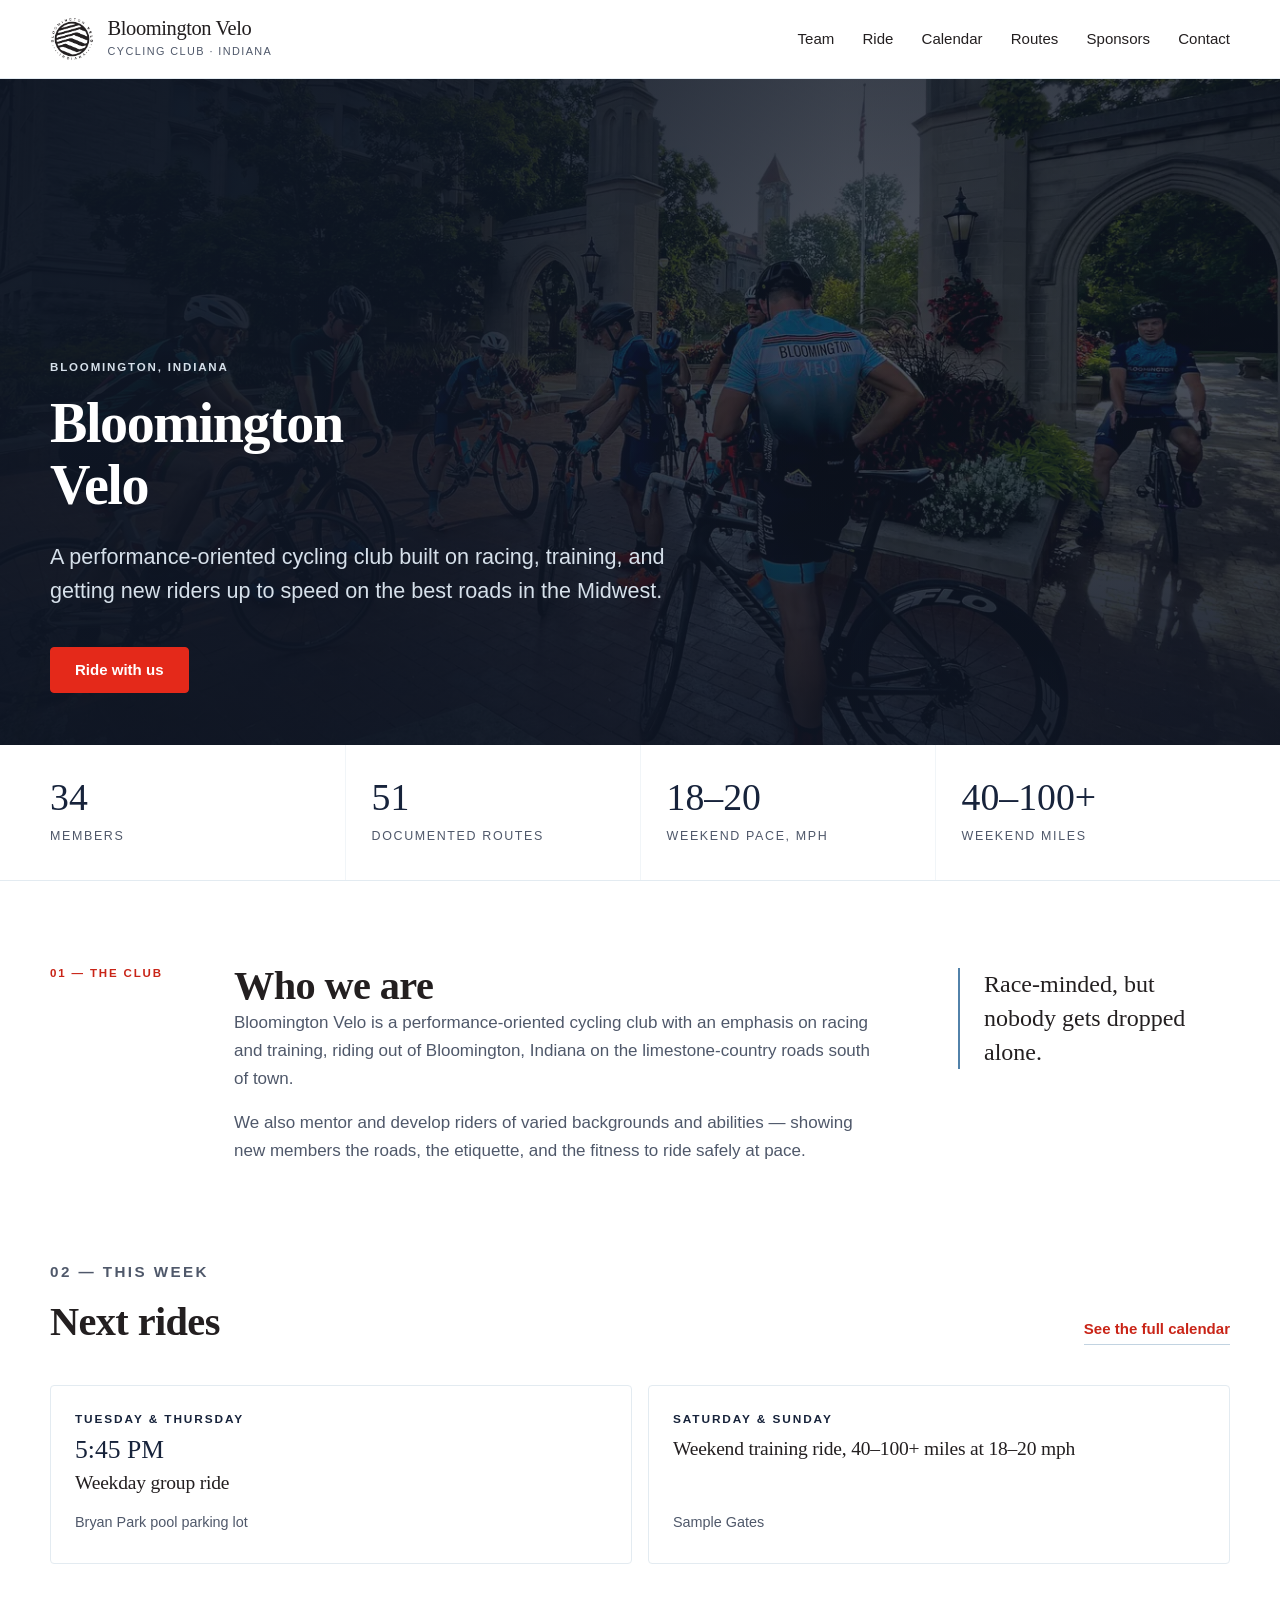
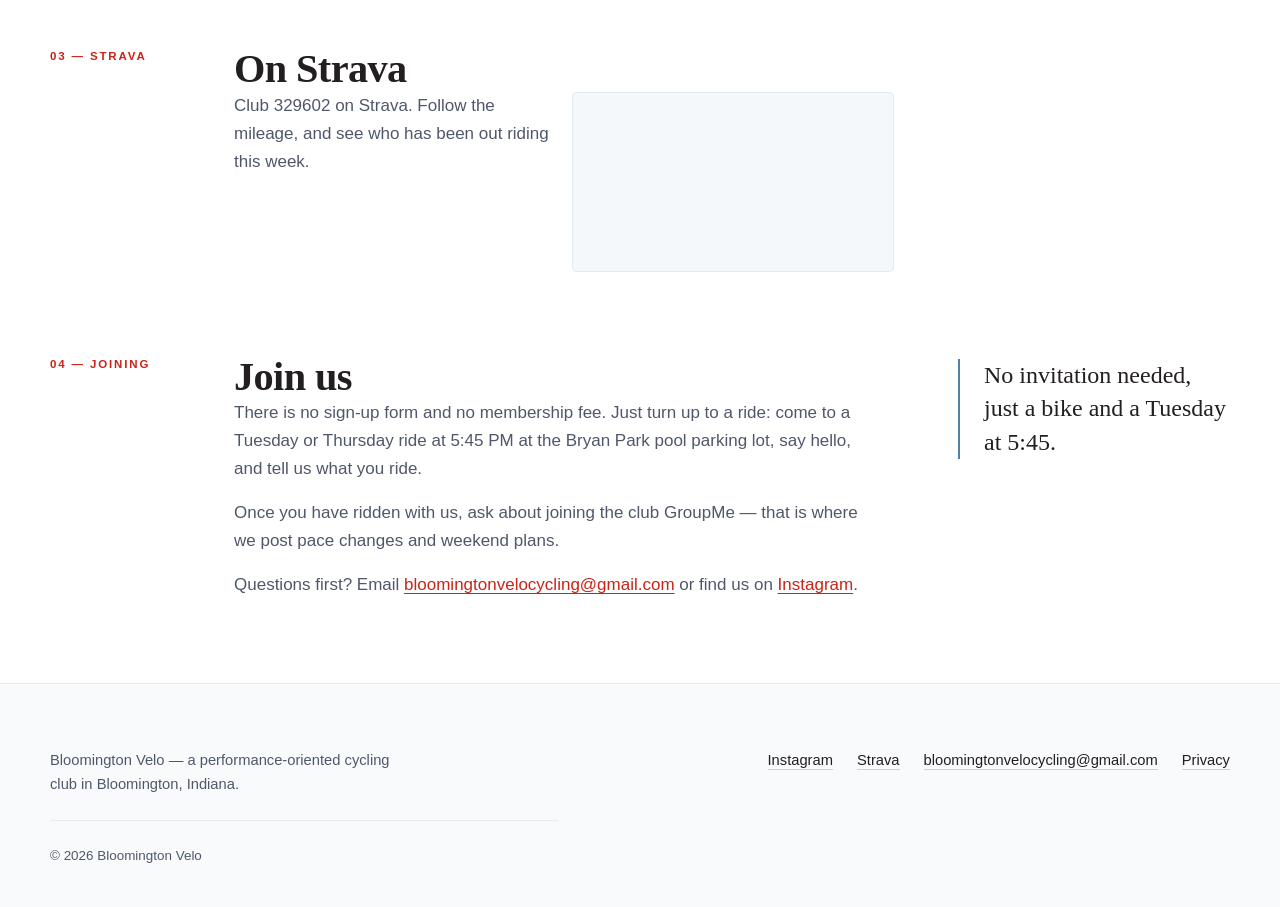
==== index.html @ 68126807 "fix: prevent nav flash and improve keyboard focus indicators Adds the .js-nav class from a tiny inli" ====
<!doctype html>
<html lang="en">
<head>
<meta charset="utf-8">
<meta name="viewport" content="width=device-width, initial-scale=1">
<title>Bloomington Velo | Cycling Club in Bloomington, Indiana</title>
<meta name="description" content="Bloomington Velo is a performance-oriented cycling club in Bloomington, Indiana. Racing, training, and rider development. Join our group rides.">
<link rel="canonical" href="https://bloomingtonvelo.org/">
<meta property="og:type" content="website">
<meta property="og:site_name" content="Bloomington Velo">
<meta property="og:title" content="Bloomington Velo | Cycling Club in Bloomington, Indiana">
<meta property="og:description" content="Bloomington Velo is a performance-oriented cycling club in Bloomington, Indiana. Racing, training, and rider development. Join our group rides.">
<meta property="og:url" content="https://bloomingtonvelo.org/">
<meta property="og:image" content="https://bloomingtonvelo.org/assets/img/og-default.jpg">
<meta name="twitter:card" content="summary_large_image">
<meta name="theme-color" content="#17233B">
<link rel="icon" href="/assets/img/favicon-32.png" sizes="32x32">
<link rel="apple-touch-icon" href="/assets/img/apple-touch-icon.png">
<link rel="manifest" href="/site.webmanifest">
<link rel="stylesheet" href="/assets/css/site.css">
<script>document.documentElement.classList.add('js-nav');</script>
</head>
<body>
<a class="skip-link" href="#main">Skip to content</a>

<header class="site-header">
  <div class="wrap site-header__inner">
    <a class="site-header__brand" href="/">
      <img src="/assets/img/logo.png" alt="" width="270" height="270" class="site-header__logo">
      <span>
        <span class="site-header__name">Bloomington Velo</span>
        <span class="site-header__tag">Cycling Club &middot; Indiana</span>
      </span>
    </a>
    <button class="nav-toggle" type="button" aria-expanded="false" aria-controls="site-nav">
      <span class="visually-hidden">Menu</span>
      <span class="nav-toggle__bars" aria-hidden="true"></span>
    </button>
    <nav class="site-nav" id="site-nav" aria-label="Main" data-open="false">
      <ul>
        <li><a href="/team/">Team</a></li>
        <li><a href="/ride/">Ride</a></li>
        <li><a href="/ride/calendar/">Calendar</a></li>
        <li><a href="/ride/routes/">Routes</a></li>
        <li><a href="/sponsors/">Sponsors</a></li>
        <li><a href="/contact/">Contact</a></li>
      </ul>
    </nav>
  </div>
</header>

<main id="main" tabindex="-1">

<section class="hero hero--tall" aria-labelledby="hero-title">
  <div class="hero__media">
    <picture>
      <source type="image/webp" sizes="100vw" srcset="/assets/img/hero-800.webp 800w, /assets/img/hero-1200.webp 1200w, /assets/img/hero-1600.webp 1600w, /assets/img/hero-2400.webp 2400w">
      <img src="/assets/img/hero-1600.jpg" sizes="100vw" srcset="/assets/img/hero-800.jpg 800w, /assets/img/hero-1200.jpg 1200w, /assets/img/hero-1600.jpg 1600w, /assets/img/hero-2400.jpg 2400w" width="2400" height="1050" fetchpriority="high" decoding="async" alt="Bloomington Velo riders gathered at the Indiana University Sample Gates">
    </picture>
  </div>
  <div class="wrap">
    <p class="eyebrow">Bloomington, Indiana</p>
    <h1 id="hero-title">Bloomington Velo</h1>
    <p class="lede">A performance-oriented cycling club built on racing, training, and getting new riders up to speed on the best roads in the Midwest.</p>
    <p class="actions"><a class="btn btn--primary" href="/ride/">Ride with us</a></p>
  </div>
</section>

<div class="stats">
  <ul class="wrap">
    <li class="stat"><span class="stat__n">34</span><span class="stat__label">Members</span></li>
    <li class="stat"><span class="stat__n">51</span><span class="stat__label">Documented routes</span></li>
    <li class="stat"><span class="stat__n">18&ndash;20</span><span class="stat__label">Weekend pace, mph</span></li>
    <li class="stat"><span class="stat__n">40&ndash;100+</span><span class="stat__label">Weekend miles</span></li>
  </ul>
</div>

<section class="section" aria-labelledby="who-title">
  <div class="wrap split">
    <div class="split__head"><p class="eyebrow">01 &mdash; The club</p></div>
    <div>
      <h2 id="who-title">Who we are</h2>
      <div class="prose">
        <p>Bloomington Velo is a performance-oriented cycling club with an emphasis on racing and training, riding out of Bloomington, Indiana on the limestone-country roads south of town.</p>
        <p>We also mentor and develop riders of varied backgrounds and abilities &mdash; showing new members the roads, the etiquette, and the fitness to ride safely at pace.</p>
      </div>
    </div>
    <p class="pull">Race-minded, but nobody gets dropped alone.</p>
  </div>
</section>

<section class="section" aria-labelledby="rides-heading">
  <div class="wrap">
    <div class="section__head">
      <div>
        <p class="eyebrow">02 &mdash; This week</p>
        <h2 id="rides-heading">Next rides</h2>
      </div>
      <a class="link-arrow" href="/ride/calendar/">See the full calendar</a>
    </div>
    <div id="next-rides" data-source="static">
      <!-- ride__when is a <span>, not a <time>: "Tuesday & Thursday" is a
           recurring description with no single calendar date, so there is no
           valid datetime value to attach. renderAgenda() emits
           <time datetime="..."> only for real, dated calendar events; this
           static fallback intentionally does not. -->
      <ul class="rides">
        <li class="ride"><span class="ride__when">Tuesday &amp; Thursday</span><span class="ride__time">5:45 PM</span><span class="ride__title">Weekday group ride</span><span class="ride__place">Bryan Park pool parking lot</span></li>
        <li class="ride"><span class="ride__when">Saturday &amp; Sunday</span><span class="ride__title">Weekend training ride, 40&ndash;100+ miles at 18&ndash;20 mph</span><span class="ride__place">Sample Gates</span></li>
      </ul>
    </div>
  </div>
</section>

<section class="section" aria-labelledby="strava-heading">
  <div class="wrap split">
    <div class="split__head"><p class="eyebrow">03 &mdash; Strava</p></div>
    <div>
      <h2 id="strava-heading">On Strava</h2>
      <div class="card-grid">
        <div class="prose">
          <p>Club 329602 on Strava. Follow the mileage, and see who has been out riding this week.</p>
        </div>
        <div class="embed embed--strava">
          <iframe title="Bloomington Velo club on Strava" loading="lazy" allowtransparency frameborder="0" height="160" width="300" scrolling="no"
            src="https://www.strava.com/clubs/329602/latest-rides/ae47281f0af190641e17e6240c59a40c124d670c?show_rides=false"></iframe>
        </div>
      </div>
    </div>
  </div>
</section>

<section class="section" aria-labelledby="join-heading">
  <div class="wrap split">
    <div class="split__head"><p class="eyebrow">04 &mdash; Joining</p></div>
    <div>
      <h2 id="join-heading">Join us</h2>
      <div class="prose">
        <p>There is no sign-up form and no membership fee. Just turn up to a ride: come to a Tuesday or Thursday ride at 5:45 PM at the Bryan Park pool parking lot, say hello, and tell us what you ride.</p>
        <!-- TODO(tyler): GroupMe join link (docs/content-needed.md item 7) -->
        <p>Once you have ridden with us, ask about joining the club GroupMe &mdash; that is where we post pace changes and weekend plans.</p>
        <p>Questions first? Email <a href="mailto:bloomingtonvelocycling@gmail.com">bloomingtonvelocycling@gmail.com</a> or find us on <a href="https://www.instagram.com/bloomingtonvelo/" target="_blank" rel="noopener noreferrer">Instagram</a>.</p>
      </div>
    </div>
    <p class="pull">No invitation needed, just a bike and a Tuesday at 5:45.</p>
  </div>
</section>

<script type="application/ld+json">
{
  "@context": "https://schema.org",
  "@type": "SportsClub",
  "name": "Bloomington Velo",
  "url": "https://bloomingtonvelo.org/",
  "logo": "https://bloomingtonvelo.org/assets/img/logo.png",
  "email": "bloomingtonvelocycling@gmail.com",
  "sport": "Cycling",
  "areaServed": { "@type": "City", "name": "Bloomington", "addressRegion": "IN", "addressCountry": "US" },
  "sameAs": ["https://www.instagram.com/bloomingtonvelo/", "https://www.strava.com/clubs/329602"]
}
</script>
</main>

<footer class="site-footer">
  <div class="wrap site-footer__inner">
    <p class="site-footer__tagline">Bloomington Velo &mdash; a performance-oriented cycling club in Bloomington, Indiana.</p>
    <ul class="site-footer__links">
      <li><a href="https://www.instagram.com/bloomingtonvelo/" target="_blank" rel="noopener noreferrer">Instagram</a></li>
      <li><a href="https://www.strava.com/clubs/329602" target="_blank" rel="noopener noreferrer">Strava</a></li>
      <li><a href="mailto:bloomingtonvelocycling@gmail.com">bloomingtonvelocycling@gmail.com</a></li>
      <li><a href="/privacy-policy/">Privacy</a></li>
    </ul>
    <p class="site-footer__legal">&copy; 2026 Bloomington Velo</p>
  </div>
</footer>

<script src="/assets/js/nav.js" defer></script>
<script type="module" src="/assets/js/rides-init.js"></script>
</body>
</html>
---- assets/css/site.css ----
/* ==========================================================================
   BLOOMINGTON VELO — SITE STYLESHEET
   Hand-written, no build step, no third-party requests. One file.

   The design language is extracted from _design/mockup-a.html ("Modern
   refresh"), the direction the club chose: navy and white, generous
   whitespace, an editorial serif for display type over a humanist sans for
   body copy, and content held in quiet hairline-ruled cards.

   Section order:
     custom properties -> reset -> base typography -> layout utilities ->
     buttons -> skip link -> header and nav -> hero -> sections -> cards ->
     rides -> embeds -> footer -> reduced motion
   ========================================================================== */


/* ==========================================================================
   1. CUSTOM PROPERTIES
   Every colour and every spacing step lives here. Nothing below this block
   hard-codes a hex value.

   The palette is measured from the club's own brand marks by canvas
   quantisation, not invented:
     bloomington-velo-logo.jpg    (the round seal)
       #17233B navy  71.1% of the mark   -> --navy
       #5282AA steel 19.4%               -> --steel
     bloomington-velo-banner.jpeg (the striped wordmark)
       #231F20 charcoal                  -> --ink
       #E4291A red                       -> --accent
       #0294D3 azure                     -> --azure

   USAGE RULES, enforced throughout this file:
     * RED carries calls to action, links and the numbered section eyebrows.
       Red only ever sits on white or a near-white surface, never on navy
       and never on a mid-tone.
     * STEEL and AZURE are for rules, borders, large display text and
       decorative fills ONLY. Neither may carry body copy: steel is 4.09:1
       on white and azure 3.40:1, so both fail AA for text under 24px.
   ========================================================================== */

:root {
  /* --- brand and ink ----------------------------------------------------
     Ratios below are measured, not estimated. See the report for the full
     29-pair table. */
  --navy: #17233B;          /* seal navy, 71% of the mark — 15.67:1 on white */
  --navy-dark: #0E1523;     /* navy x0.6: hero scrim — white on it is 18.26:1 */
  --ink: #231F20;           /* banner charcoal, body text — 16.30:1 on white */
  --muted: #4F586A;         /* navy lightened 76% — 7.15:1 on white, 6.71:1 on surface */

  /* --- accent -----------------------------------------------------------
     The banner red is exactly AA for text on white (4.53:1) and drops below
     it on any tinted ground — 4.25:1 on --surface. So the pure brand red is
     used for FILLS, borders and focus rings, where the requirement is 3:1,
     and --accent-ink (the same hue at 88% luminance, visually the same red)
     carries red TEXT so links and eyebrows stay AA on every surface here.

     DO NOT collapse these two back into one token. It is not duplication.
     #E4291A needs a background luminance of 0.9931 to reach 4.5:1, and only
     pure white qualifies — even #FCFDFD manages just 4.44:1. A single red
     therefore cannot serve both fills and text without failing AA somewhere.
     --accent is for FILLS, RULES and the FOCUS RING (3:1 bar).
     --accent-ink is for TEXT (4.5:1 bar). --accent-dark is the hover fill. */
  --accent: #E4291A;        /* banner red: button fills, rules, focus ring */
  --accent-ink: #C92417;    /* red text — 5.60:1 white, 5.25:1 surface, 4.56:1 tint */
  --accent-dark: #B81F13;   /* pressed/hover fill — white on it is 6.47:1 */

  /* --- secondaries: decorative and large display only ------------------- */
  --steel: #5282AA;         /* seal steel — 4.09:1 on white: NOT for body copy */
  --azure: #0294D3;         /* banner azure — 3.40:1 on white: decorative only */

  /* --- surfaces (tints of --steel, so the greys stay in the brand's key) - */
  --paper: #FFFFFF;
  --surface: #F5F8FA;       /* steel at 6% — alternating section ground */
  --surface-sunk: #F8FAFC;  /* steel at 4% — footer ground */
  --rule: #E3EBF1;          /* steel at 16% — hairline borders */
  --rule-soft: #F1F5F8;     /* steel at 8%  — interior dividers */
  --rule-strong: #C2D3E1;   /* steel at 35% — card hover border, link underline */
  --tint: #E0E9F0;          /* steel at 18% — officer tags, reversed button hover */

  /* --- text on navy ----------------------------------------------------- */
  --on-navy: #FFFFFF;             /* 15.67:1 on --navy, 18.26:1 on --navy-dark */
  --on-navy-muted: #D6E0EA;       /* 11.72:1 on --navy, 13.66:1 on --navy-dark */
  --on-navy-rule: rgba(255, 255, 255, 0.45);
  --on-navy-wash: rgba(255, 255, 255, 0.14);

  /* --- hero scrim -------------------------------------------------------
     Layered over the Sample Gates photograph so the headline keeps AA. It
     lives here rather than in the .hero rule so that every colour literal
     in this file stays inside :root. Weighted to the left, where the
     headline sits, and carrying a trace of --azure for a cool cast that
     ties the photograph to the banner. Measured worst-case contrast for
     white text over the result is reported alongside the stylesheet. */
  --hero-scrim:
    linear-gradient(90deg,
      rgba(14, 21, 35, 0.92) 0%,
      rgba(14, 21, 35, 0.84) 34%,
      rgba(14, 21, 35, 0.56) 66%,
      rgba(14, 21, 35, 0.62) 100%),
    linear-gradient(180deg,
      rgba(14, 21, 35, 0.58) 0%,
      rgba(14, 21, 35, 0.36) 42%,
      rgba(14, 21, 35, 0.82) 100%),
    linear-gradient(120deg,
      rgba(2, 148, 211, 0.10) 0%,
      rgba(2, 148, 211, 0) 60%);

  /* --- shadow ----------------------------------------------------------- */
  --shadow-card: 0 14px 34px -22px rgba(23, 35, 59, 0.45);
  --shadow-menu: 0 22px 50px -26px rgba(35, 31, 32, 0.5);

  /* --- type -------------------------------------------------------------
     System stacks only. There is deliberately no @font-face rule: no font
     file ships with the site and nothing is fetched from a third party. */
  --font-display: "Iowan Old Style", "Palatino Linotype", "Book Antiqua",
                  Palatino, "Hoefler Text", Georgia, "Times New Roman", serif;
  --font-body: "Segoe UI", -apple-system, BlinkMacSystemFont,
               "Helvetica Neue", Helvetica, Arial, sans-serif;

  /* --- spacing scale ---------------------------------------------------- */
  --space-1: 0.25rem;
  --space-2: 0.5rem;
  --space-3: 1rem;
  --space-4: 1.5rem;
  --space-5: 2.5rem;
  --space-6: 4rem;

  /* --- measure and shape ------------------------------------------------ */
  --measure: 68ch;                          /* readable line length */
  --measure-tight: 54ch;                    /* lede and pull quote */
  --wrap: min(1180px, 100% - 2.25rem);      /* page gutter, widened at 48rem */
  --radius: 4px;
  --radius-pill: 999px;

  /* --- embeds ----------------------------------------------------------- */
  --embed-ratio: 4 / 3;   /* default reserved shape for a responsive iframe */
  --embed-height: 300px;  /* default reserved height for a fixed-size widget */
}


/* ==========================================================================
   2. RESET
   ========================================================================== */

*,
*::before,
*::after { box-sizing: border-box; }

html { -webkit-text-size-adjust: 100%; }

body {
  margin: 0;
  background: var(--paper);
  color: var(--ink);
  font-family: var(--font-body);
  font-size: clamp(1rem, 0.97rem + 0.15vw, 1.0625rem);
  line-height: 1.65;
  -webkit-font-smoothing: antialiased;
}

img,
svg { max-width: 100%; display: block; }

img { height: auto; }

h1, h2, h3, h4, p, figure, blockquote { margin: 0; }

ul, ol { margin: 0; padding: 0; }

button,
input,
select,
textarea { font: inherit; color: inherit; }

/* Selected text is filled with the banner azure — a decorative fill, which is
   all azure is allowed to do. --ink on it measures 4.80:1, so the selection
   stays AA. */
::selection { background: var(--azure); color: var(--ink); }


/* ==========================================================================
   3. BASE TYPOGRAPHY
   Fluid sizes via clamp(). Display type is the serif; everything else the
   sans. Body copy is held to --measure.
   ========================================================================== */

h1, h2, h3 {
  font-family: var(--font-display);
  font-weight: 600;
  letter-spacing: -0.015em;
  line-height: 1.1;
  color: var(--ink);
}

h1 { font-size: clamp(2.1rem, 1.55rem + 2.6vw, 3.5rem); letter-spacing: -0.025em; }
h2 { font-size: clamp(1.7rem, 1.4rem + 1.4vw, 2.6rem); }
h3 { font-size: clamp(1.15rem, 1.05rem + 0.4vw, 1.35rem); letter-spacing: -0.01em; }

h4 {
  font-family: var(--font-body);
  font-size: 0.78rem;
  font-weight: 700;
  letter-spacing: 0.13em;
  text-transform: uppercase;
  color: var(--muted);
}

p { max-width: var(--measure); }

a {
  color: var(--accent-ink);
  text-underline-offset: 0.18em;
  text-decoration-thickness: 1px;
}

a:hover { color: var(--accent-dark); }

strong { font-weight: 600; color: var(--ink); }

/* Numbered section label — "01 — THE CLUB". Red, per the brand rules: this
   is one of the three places the accent is allowed to carry text. */
.eyebrow {
  font-family: var(--font-body);
  font-size: 0.72rem;
  font-weight: 700;
  text-transform: uppercase;
  letter-spacing: 0.16em;
  color: var(--accent-ink);
  margin-bottom: var(--space-3);
}

/* Opening paragraph of a page or section. */
.lede {
  font-size: clamp(1.08rem, 1rem + 0.5vw, 1.35rem);
  line-height: 1.55;
  max-width: var(--measure-tight);
}

/* A run of body copy. */
.prose > * + * { margin-top: var(--space-3); }
.prose p { color: var(--muted); }
.prose h2,
.prose h3 { margin-top: var(--space-5); }

/* Editorial pull quote. */
.pull {
  padding-left: var(--space-4);
  border-left: 2px solid var(--steel);
  font-family: var(--font-display);
  font-size: clamp(1.15rem, 1.05rem + 0.6vw, 1.5rem);
  line-height: 1.4;
  color: var(--ink);
  max-width: 34ch;
}


/* ==========================================================================
   4. LAYOUT UTILITIES
   ========================================================================== */

.wrap {
  width: var(--wrap);
  margin-inline: auto;
}

.visually-hidden {
  position: absolute;
  width: 1px;
  height: 1px;
  margin: -1px;
  padding: 0;
  overflow: hidden;
  clip: rect(0 0 0 0);
  clip-path: inset(50%);
  white-space: nowrap;
  border: 0;
}

/* Editorial split: sticky numbered label, body copy, optional pull quote.
   Markup:  <div class="wrap split">
              <div class="split__head"><p class="eyebrow">01 — The club</p></div>
              <div> ...heading and .prose... </div>
              <p class="pull"> ... </p>
            </div>                                                            */
.split {
  display: grid;
  grid-template-columns: 1fr;
  gap: var(--space-4);
}

.split__head { align-self: start; }

@media (min-width: 48rem) {
  :root { --wrap: min(1180px, 100% - 3rem); }

  .split {
    grid-template-columns: minmax(0, 7.5rem) minmax(0, 1fr);
    gap: clamp(2rem, 5vw, 5rem);
  }
  .split__head { position: sticky; top: 6.5rem; }
  .split .pull { grid-column: 2; margin-top: var(--space-5); }
}

@media (min-width: 72rem) {
  .split {
    grid-template-columns: minmax(0, 7.5rem) minmax(0, 1fr) minmax(0, 17rem);
    align-items: start;
  }
  .split .pull { grid-column: 3; margin-top: var(--space-1); }
}


/* ==========================================================================
   5. BUTTONS
   ========================================================================== */

.btn {
  display: inline-flex;
  align-items: center;
  justify-content: center;
  gap: var(--space-2);
  font-family: var(--font-body);
  font-size: 0.94rem;
  font-weight: 600;
  line-height: 1.2;
  padding: 0.8rem 1.5rem;
  border: 1px solid var(--accent);
  border-radius: var(--radius);
  color: var(--accent-ink);
  background: transparent;
  text-decoration: none;
  cursor: pointer;
}

.btn:hover {
  background: var(--accent);
  color: var(--on-navy);
}

.btn--primary {
  background: var(--accent);
  border-color: var(--accent);
  color: var(--on-navy);
}

.btn--primary:hover {
  background: var(--accent-dark);
  border-color: var(--accent-dark);
  color: var(--on-navy);
}

.btn--small { padding: 0.6rem 1.15rem; font-size: 0.88rem; }

/* On a navy ground the pair reverses: white fill for primary, white hairline
   outline for secondary. */
.hero .btn,
.section--navy .btn,
.on-navy .btn {
  border-color: var(--on-navy-rule);
  color: var(--on-navy);
  background: transparent;
}

.hero .btn:hover,
.section--navy .btn:hover,
.on-navy .btn:hover {
  background: var(--on-navy-wash);
  border-color: var(--on-navy);
  color: var(--on-navy);
}

/* The primary CTA keeps the brand red even over the hero photograph: the
   red-to-navy boundary is 3.46:1 and white on red is 4.53:1, both AA. */
.hero .btn--primary,
.section--navy .btn--primary,
.on-navy .btn--primary {
  background: var(--accent);
  border-color: var(--accent);
  color: var(--on-navy);
}

.hero .btn--primary:hover,
.section--navy .btn--primary:hover,
.on-navy .btn--primary:hover {
  background: var(--accent-dark);
  border-color: var(--accent-dark);
  color: var(--on-navy);
}

/* A row of calls to action. */
.actions {
  display: flex;
  flex-wrap: wrap;
  gap: var(--space-2);
  margin-top: var(--space-5);
}

/* Quiet inline "more" link, used in .section__head to point at a fuller
   page. Markup:  <a class="link-arrow" href="/ride/calendar/">Full calendar</a>
   An inline SVG chevron after the text is optional; mark it aria-hidden.
   Consumed by Tasks 7 and 8. */
.link-arrow {
  display: inline-flex;
  align-items: center;
  gap: 0.45rem;
  font-size: 0.94rem;
  font-weight: 600;
  text-decoration: none;
  color: var(--accent-ink);
  padding-bottom: 2px;
  border-bottom: 1px solid var(--rule-strong);
}

.link-arrow:hover { border-bottom-color: var(--accent); }


/* ==========================================================================
   6. SKIP LINK AND FOCUS
   Every interactive element gets a 3px visible ring.
   ========================================================================== */

:focus-visible {
  outline: 3px solid var(--accent);
  outline-offset: 3px;
  border-radius: 2px;
}

/* On navy the ring flips to white so it stays visible. */
.hero :focus-visible,
.section--navy :focus-visible,
.on-navy :focus-visible { outline-color: var(--on-navy); }

.skip-link {
  position: absolute;
  left: var(--space-3);
  top: -6rem;
  z-index: 99;
  background: var(--navy);
  color: var(--on-navy);
  padding: 0.75rem 1.1rem;
  border-radius: var(--radius);
  font-size: 0.9rem;
  font-weight: 600;
  text-decoration: none;
}

.skip-link:focus { top: var(--space-3); color: var(--on-navy); }


/* ==========================================================================
   7. HEADER AND NAV
   Mobile first. The nav collapses into a dropdown ONLY under .js-nav, a
   class set by a tiny inline script in <head> (so it lands before first
   paint, with no flash of the expanded nav) rather than by assets/js/nav.js.
   With JavaScript off the class never lands: the toggle stays hidden and
   the full nav renders inline.
   ========================================================================== */

.site-header {
  position: sticky;
  top: 0;
  z-index: 40;
  background: var(--paper);
  border-bottom: 1px solid var(--rule);
}

.site-header__inner {
  position: relative;
  display: flex;
  align-items: center;
  flex-wrap: wrap;
  gap: var(--space-3);
  min-height: 64px;
  padding-block: var(--space-2);
}

.site-header__brand {
  display: flex;
  align-items: center;
  gap: 0.85rem;
  margin-right: auto;
  text-decoration: none;
  color: inherit;
}

.site-header__logo { width: 38px; height: 38px; }

.site-header__name {
  display: block;
  font-family: var(--font-display);
  font-size: 1.28rem;
  letter-spacing: -0.02em;
  line-height: 1;
}

.site-header__tag {
  display: block;
  margin-top: 0.28rem;
  font-size: 0.68rem;
  letter-spacing: 0.13em;
  text-transform: uppercase;
  color: var(--muted);
}

/* --- the toggle ---------------------------------------------------------- */

.nav-toggle {
  display: none;                 /* no JS: the button does nothing, so hide it */
  align-items: center;
  justify-content: center;
  width: 2.75rem;
  height: 2.5rem;
  padding: 0;
  border: 1px solid var(--rule);
  border-radius: var(--radius);
  background: var(--paper);
  color: var(--navy);
  cursor: pointer;
}

.js-nav .nav-toggle { display: inline-flex; }

.nav-toggle:hover { border-color: var(--rule-strong); }

.nav-toggle__bars,
.nav-toggle__bars::before,
.nav-toggle__bars::after {
  display: block;
  width: 1.1rem;
  height: 2px;
  background: currentColor;
  border-radius: 1px;
}

.nav-toggle__bars { position: relative; }

.nav-toggle__bars::before,
.nav-toggle__bars::after {
  content: "";
  position: absolute;
  left: 0;
}

.nav-toggle__bars::before { top: -6px; }
.nav-toggle__bars::after { top: 6px; }

/* --- the nav ------------------------------------------------------------- */

.site-nav { flex-basis: 100%; }   /* no JS: full-width row under the brand */

.site-nav ul {
  list-style: none;
  display: flex;
  flex-direction: column;
}

.site-nav li + li { border-top: 1px solid var(--rule-soft); }

.site-nav a {
  display: block;
  position: relative;
  padding: 0.72rem 0.8rem;
  font-size: 0.94rem;
  text-decoration: none;
  color: var(--ink);
}

.site-nav a:hover,
.site-nav a[aria-current="page"] { color: var(--accent-ink); }

/* Collapsed dropdown — only with the script running. */
.js-nav .site-nav {
  position: absolute;
  right: 0;
  top: calc(100% + 0.5rem);
  z-index: 50;
  flex-basis: auto;
  min-width: 13rem;
  padding: var(--space-1);
  background: var(--paper);
  border: 1px solid var(--rule);
  border-radius: var(--radius);
  box-shadow: var(--shadow-menu);
}

.js-nav .site-nav[data-open="false"] { display: none; }

@media (min-width: 48rem) {
  .site-header__inner { min-height: 78px; flex-wrap: nowrap; gap: var(--space-4); }
  .site-header__logo { width: 44px; height: 44px; }

  .js-nav .nav-toggle { display: none; }

  .site-nav,
  .js-nav .site-nav,
  .js-nav .site-nav[data-open="false"] {
    display: block;
    position: static;
    flex-basis: auto;
    min-width: 0;
    padding: 0;
    background: none;
    border: 0;
    box-shadow: none;
  }

  .site-nav ul {
    flex-direction: row;
    align-items: center;
    justify-content: flex-end;
    gap: clamp(1rem, 2.2vw, 1.9rem);
  }

  .site-nav li + li { border-top: 0; }
  .site-nav a { padding: 0.4rem 0; }

  /* The mockup's underline that draws in from the left. */
  .site-nav a::after {
    content: "";
    position: absolute;
    left: 0;
    right: 0;
    bottom: 0;
    height: 2px;
    background: var(--accent);
    transform: scaleX(0);
    transform-origin: left;
  }

  .site-nav a:hover::after,
  .site-nav a:focus-visible::after,
  .site-nav a[aria-current="page"]::after { transform: scaleX(1); }
}


/* ==========================================================================
   8. HERO
   A navy band. On the home page .hero__media carries the club photograph —
   the riders gathered at the IU Sample Gates — with --hero-scrim laid over
   it so the headline and lede keep AA contrast against the picture.

   Markup:  <section class="hero hero--tall">
              <div class="hero__media">
                <picture>
                  <source type="image/webp" srcset="..." sizes="100vw">
                  <img src="/assets/img/hero-1600.jpg" srcset="..." sizes="100vw"
                       width="2400" height="1050" alt="..." fetchpriority="high">
                </picture>
              </div>
              <div class="wrap"> ...eyebrow, h1, lede, actions... </div>
            </section>

   The image is above the fold, so it is eager and fetchpriority="high" —
   never loading="lazy".
   ========================================================================== */

.hero {
  position: relative;
  isolation: isolate;
  overflow: hidden;
  background: var(--navy-dark);
  color: var(--on-navy);
  padding-block: clamp(3rem, 2rem + 5vw, 8rem) clamp(2.5rem, 2rem + 3vw, 3.25rem);
}

.hero h1 { color: var(--on-navy); max-width: 14ch; }
.hero p { color: var(--on-navy-muted); }
.hero .eyebrow { color: var(--on-navy-muted); }
.hero .lede { margin-top: var(--space-4); }
.hero a { color: var(--on-navy); }

/* Full-bleed variant used on the home page. Heights are mockup A's. */
.hero--tall {
  display: flex;
  align-items: flex-end;
  min-height: clamp(520px, 74vh, 720px);
}

/* --- the photograph and its scrim ---------------------------------------- */

.hero__media {
  position: absolute;
  inset: 0;
  z-index: -2;
  background: var(--navy-dark);
}

.hero__media picture { display: block; height: 100%; }

.hero__media img {
  width: 100%;
  height: 100%;
  object-fit: cover;
  object-position: 62% 50%;   /* hold the arch and the group as it narrows */
}

/* Laid over the photograph, under the text. --hero-scrim is defined in
   :root so no colour literal escapes that block. */
.hero__media::after {
  content: "";
  position: absolute;
  inset: 0;
  background: var(--hero-scrim);
}


/* ==========================================================================
   9. SECTIONS AND THE STAT STRIP
   ========================================================================== */

.section { padding-block: clamp(2.75rem, 2rem + 4vw, 7rem); }

/* Adjacent sections would otherwise each pay their own top AND bottom
   padding at the shared boundary, doubling the gap (up to ~224px at the
   clamp ceiling). Collapse it to one section's worth of space. */
.section + .section { padding-top: 0; }

.section--surface {
  background: var(--surface);
  border-block: 1px solid var(--rule);
}

.section--navy {
  background: var(--navy);
  color: var(--on-navy);
  text-align: center;
}

.section--navy h2 { color: var(--on-navy); }
.section--navy a,
.on-navy a { color: var(--on-navy); }   /* red never sits on navy */
.section--navy p { color: var(--on-navy-muted); margin-inline: auto; }
.section--navy .actions { justify-content: center; }

/* Heading block with an optional .link-arrow pushed to the right.
   Markup:  <div class="section__head">
              <div><p class="eyebrow">02 — This week</p>
                   <h2 id="...">Next rides</h2>
                   <p>One line of context.</p></div>
              <a class="link-arrow" href="...">Full calendar</a>
            </div>
   Consumed by Tasks 7 and 8. */
.section__head {
  display: flex;
  flex-wrap: wrap;
  align-items: flex-end;
  justify-content: space-between;
  gap: var(--space-3);
  margin-bottom: var(--space-5);
}

.section__head p {
  margin-top: 0.7rem;
  max-width: 46ch;
  font-size: 0.95rem;
  color: var(--muted);
}

/* --- stat strip -----------------------------------------------------------
   Markup:  <div class="stats">
              <ul class="wrap">
                <li class="stat"><span class="stat__n">34</span>
                    <span class="stat__label">Members</span></li>
                <li class="stat"><span class="stat__n">51</span>
                    <span class="stat__label">Documented routes</span></li>
                <li class="stat"><span class="stat__n">18–20</span>
                    <span class="stat__label">Weekend pace, mph</span></li>
                <li class="stat"><span class="stat__n">40–100+</span>
                    <span class="stat__label">Weekend miles</span></li>
              </ul>
            </div>
   Two columns on a phone, four from 48rem.                                   */
.stats {
  background: var(--paper);
  border-bottom: 1px solid var(--rule);
}

.stats ul {
  list-style: none;
  display: grid;
  grid-template-columns: 1fr 1fr;
}

.stat {
  padding: 1.4rem 1rem 1.4rem 0;
  border-top: 1px solid var(--rule-soft);
}

.stat:nth-child(-n + 2) { border-top: 0; }
.stat:nth-child(even) { padding-left: 1.4rem; border-left: 1px solid var(--rule-soft); }

.stat__n {
  display: block;
  font-family: var(--font-display);
  font-size: clamp(1.85rem, 1.4rem + 1.2vw, 2.5rem);
  line-height: 1;
  color: var(--navy);
}

.stat__label {
  display: block;
  margin-top: 0.6rem;
  font-size: 0.78rem;
  text-transform: uppercase;
  letter-spacing: 0.13em;
  color: var(--muted);
}

@media (min-width: 48rem) {
  .stats ul { grid-template-columns: repeat(4, 1fr); }

  .stat {
    padding: 2.1rem 1.5rem 2.1rem 0;
    border-top: 0;
    border-left: 1px solid var(--rule-soft);
  }
  .stat:first-child { border-left: 0; }
  .stat:not(:first-child) { padding-left: 1.6rem; }
}


/* ==========================================================================
   10. CARDS — grid, panels, roster, routes, sponsors
   One shape throughout: white ground, hairline border, 4px radius.
   ========================================================================== */

/* align-items: start — without it, grid's default stretch makes every card
   in a row as tall as the row's tallest neighbour. The roster page pairs
   name-only cards against a ~1600-character bio with an embedded photo, so
   stretch would leave short cards as mostly-empty bordered boxes. Starting
   each card at its own content height keeps a bare card looking like a
   deliberately compact card instead of a broken tall one. */
.card-grid {
  list-style: none;
  display: grid;
  align-items: start;
  gap: var(--space-3);
  grid-template-columns: repeat(auto-fit, minmax(min(100%, 16rem), 1fr));
}

/* --- roster grid ------------------------------------------------------
   The roster's card heights range from ~70px (name only) to 1200px+ (photo
   plus a long bio). A CSS Grid row — including the auto-fit .card-grid
   above with align-items: start — still sizes each ROW by its tallest
   card, so a short card next to a tall one in the same row leaves a large
   gap where the row simply continues past it. CSS multi-column masonry
   instead fills each column top-to-bottom independently, so a short card
   is immediately followed by the next card in that column rather than by
   empty space. Tradeoff: reading order runs down each column then across,
   not left-to-right — acceptable, and typical, for a people directory in
   source order.
   column-width (not a fixed column-count) lets the browser decide how many
   columns fit: 1 on a phone, more as the viewport widens, without hardcoded
   breakpoints of its own.
   column-count: 3 caps that at 3 regardless of viewport width. column-fill
   defaults to balance, and the balancer estimates each column's height
   BEFORE accounting for break-inside: avoid, so one unbreakable outlier
   card gets pushed whole into a column and desyncs the estimate — measured
   at 1280px with 4 columns, the four column bottoms ranged from 2477px to
   3470px (~1000px spread). Narrower column-count with wider columns makes
   the tallest card proportionally less dominant relative to each column's
   total height, which the balancer needs to land close. The cap only bites
   above ~48rem — column-width already keeps 1/2/3 columns at 390/768/1000px.
   Markup: <div class="roster-grid"> <article class="roster-card">...      */
.roster-grid {
  column-width: 16rem;
  column-count: 3;
  column-gap: var(--space-3);
}

.roster-grid .roster-card {
  display: inline-block;
  width: 100%;
  break-inside: avoid;
  -webkit-column-break-inside: avoid;
  margin-bottom: var(--space-3);
}

.panel,
.roster-card,
.sponsor {
  background: var(--paper);
  border: 1px solid var(--rule);
  border-radius: var(--radius);
}

.panel { padding: var(--space-4); }
.panel > h2 { font-size: clamp(1.35rem, 1.2rem + 0.6vw, 1.6rem); margin-bottom: var(--space-2); }
.panel > p { color: var(--muted); font-size: 0.94rem; }

/* --- roster ---------------------------------------------------------------
   Markup:  <article class="roster-card">
              <img class="roster-card__photo" ...>            (optional)
              <h2 class="roster-card__name">Name</h2>
              <p class="roster-card__role">President</p>      (optional)
              <div class="roster-card__bio"> ... </div>       (optional)
            </article>
   Photo and bio are both optional, so the card is a plain flex column: a
   card with neither sits happily beside a card with both.                    */
.roster-card {
  display: flex;
  flex-direction: column;
  gap: var(--space-2);
  padding: var(--space-4);
}

.roster-card picture { display: block; }

.roster-card__photo {
  width: 100%;
  max-width: 8.5rem;
  aspect-ratio: 1 / 1;
  object-fit: cover;
  border-radius: var(--radius);
  background: var(--surface);
  margin-bottom: var(--space-2);
}

.roster-card__name { font-size: 1.15rem; letter-spacing: -0.01em; }

.roster-card__role {
  align-self: flex-start;
  padding: 0.28rem 0.7rem;
  border-radius: var(--radius-pill);
  background: var(--tint);
  color: var(--navy);
  font-size: 0.72rem;
  font-weight: 700;
  text-transform: uppercase;
  letter-spacing: 0.12em;
}

.roster-card__bio { color: var(--muted); font-size: 0.94rem; }
.roster-card__bio p + p { margin-top: var(--space-2); }
.roster-card__bio img { display: inline; }

/* Carried-over WordPress bios can embed the platform's inline emoji <img>
   replacements (class="emoji"); verbatim per the no-editing rule on bio
   content, so they arrive with no width/height and no size rule of their
   own. Unstyled, a browser renders their intrinsic SVG size, which without
   an explicit viewBox default can be hundreds of pixels — a text-sized flag
   emoji rendering as a wall-sized one. This mirrors WordPress's own default
   emoji stylesheet (core-block/style.css, .wp-smiley/.emoji) so the icon
   sits inline at roughly text size instead. */
.roster-card__bio img.emoji {
  display: inline-block;
  width: 1em;
  height: 1em;
  margin: 0 0.07em;
  vertical-align: -0.1em;
}

/* --- routes ---------------------------------------------------------------
   Markup:  <section class="route-group">
              <h2>30 – 44 Miles</h2>
              <ul class="route-list">
                <li class="route"><a href="...">Name</a>
                    <span class="route__desc">...</span></li>
              </ul>
            </section>                                                        */
.route-group + .route-group { margin-top: var(--space-5); }

.route-group > h2 {
  padding-bottom: var(--space-2);
  border-bottom: 1px solid var(--steel);
  font-size: clamp(1.3rem, 1.15rem + 0.6vw, 1.7rem);
}

.route-list {
  list-style: none;
  display: grid;
  grid-template-columns: repeat(auto-fit, minmax(min(100%, 20rem), 1fr));
  column-gap: var(--space-5);
}

.route {
  padding: var(--space-3) 0;
  border-bottom: 1px solid var(--rule-soft);
}

.route > a {
  font-weight: 600;
  text-decoration: none;
  border-bottom: 1px solid var(--rule-strong);
}

.route > a:hover { border-bottom-color: var(--accent); }

.route__desc {
  display: block;
  margin-top: var(--space-1);
  font-size: 0.92rem;
  color: var(--muted);
}

/* --- sponsors ------------------------------------------------------------ */
.sponsor {
  display: grid;
  place-items: center;
  min-height: 9rem;
  padding: var(--space-4);
}

.sponsor a { display: block; }
.sponsor img { max-height: 7rem; width: auto; object-fit: contain; }


/* ==========================================================================
   11. RIDES
   Exactly the shape assets/js/rides.js emits, which the static fallback
   copies verbatim:

     <ul class="rides">
       <li class="ride">
         <time class="ride__when" datetime="...">Tuesday, Aug 25</time>
         <span class="ride__time">5:45 PM</span>       (absent for all-day)
         <span class="ride__title">Weekday group ride</span>
         <span class="ride__place">Bryan Park</span>   (absent if no location)
       </li>
     </ul>

   The four children are flat siblings and two of them are optional, so the
   card is a flex column — a missing time or place just collapses out.
   ========================================================================== */

.rides {
  list-style: none;
  display: grid;
  gap: var(--space-3);
  grid-template-columns: repeat(auto-fit, minmax(min(100%, 17rem), 1fr));
}

.ride {
  display: flex;
  flex-direction: column;
  gap: var(--space-2);
  padding: var(--space-4) var(--space-4) 1.75rem;
  background: var(--paper);
  border: 1px solid var(--rule);
  border-radius: var(--radius);
}

.ride__when {
  font-size: 0.74rem;
  font-weight: 700;
  letter-spacing: 0.16em;
  text-transform: uppercase;
  color: var(--navy);
}

.ride__time {
  font-family: var(--font-display);
  font-size: 1.6rem;
  line-height: 1;
  color: var(--navy);
  font-variant-numeric: tabular-nums;
}

.ride__title {
  font-family: var(--font-display);
  font-size: 1.22rem;
  line-height: 1.25;
  letter-spacing: -0.01em;
  color: var(--ink);
}

.ride__place {
  margin-top: auto;
  padding-top: var(--space-2);
  font-size: 0.9rem;
  color: var(--muted);
}


/* ==========================================================================
   12. EMBEDS
   Third-party iframes. The container reserves its height up front so a
   lazily-loaded embed shifts nothing when it arrives.
   ========================================================================== */

.embed {
  position: relative;
  overflow: hidden;
  max-width: 100%;
  aspect-ratio: var(--embed-ratio);
  background: var(--surface);
  border: 1px solid var(--rule);
  border-radius: var(--radius);
}

/* Browsers don't reliably paint a :focus-visible outline on the <iframe>
   element itself, especially for cross-origin third-party embeds we don't
   control. :focus-within on the wrapper fires whenever the iframe holds
   keyboard focus, so this gives keyboard users a visible indicator anyway. */
.embed:focus-within {
  outline: 3px solid var(--accent);
  outline-offset: 3px;
}

.embed > iframe {
  position: absolute;
  inset: 0;
  display: block;
  width: 100%;
  height: 100%;
  border: 0;
}

/* Widgets that come at a fixed pixel height rather than a ratio. */
.embed--fixed,
.embed--strava,
.embed--strava-rides,
.embed--calendar {
  aspect-ratio: auto;
  height: var(--embed-height);
}

.embed--strava { --embed-height: 180px; max-width: 22rem; }
.embed--strava-rides { --embed-height: 474px; max-width: 22rem; }
.embed--calendar { --embed-height: 620px; }


/* ==========================================================================
   13. FOOTER
   ========================================================================== */

.site-footer {
  background: var(--surface-sunk);
  border-top: 1px solid var(--rule);
  padding-block: var(--space-6) var(--space-5);
  font-size: 0.92rem;
}

.site-footer__inner {
  display: grid;
  gap: var(--space-4);
}

.site-footer__tagline { color: var(--muted); max-width: 44ch; }

/* .link-list is the general-purpose form; .site-footer__links is retained
   because the footer markup is duplicated across eight pages and guarded by
   the chrome-drift tests, so the class name stays even though the rule now
   serves both. */
.link-list,
.site-footer__links {
  list-style: none;
  display: flex;
  flex-wrap: wrap;
  gap: var(--space-2) var(--space-4);
}

.link-list a,
.site-footer__links a {
  color: var(--ink);
  text-decoration: none;
  padding-bottom: 1px;
  border-bottom: 1px solid var(--rule-strong);
}

.link-list a:hover,
.site-footer__links a:hover { color: var(--accent-ink); border-bottom-color: var(--accent); }

.site-footer__legal {
  padding-top: var(--space-4);
  border-top: 1px solid var(--rule);
  color: var(--muted);
  font-size: 0.84rem;
}

@media (min-width: 48rem) {
  .site-footer__inner {
    grid-template-columns: minmax(0, 1.4fr) minmax(0, 1fr);
    column-gap: var(--space-5);
  }
  .site-footer__links { justify-content: flex-end; }
  .site-footer__legal { grid-column: 1 / -1; }
}


/* ==========================================================================
   14. MOTION
   Every transition and animation on the site lives in this block, so a
   visitor who asks for reduced motion gets none of it.
   ========================================================================== */

@media (prefers-reduced-motion: no-preference) {
  html { scroll-behavior: smooth; }

  .skip-link { transition: top 0.18s ease; }

  .btn {
    transition: background-color 0.18s ease, color 0.18s ease,
                border-color 0.18s ease, transform 0.18s ease;
  }
  .btn--primary:hover { transform: translateY(-1px); }

  .nav-toggle { transition: border-color 0.18s ease; }
  .site-nav a::after { transition: transform 0.22s cubic-bezier(0.2, 0.7, 0.3, 1); }
  .link-arrow,
  .route > a,
  .site-footer__links a { transition: color 0.18s ease, border-color 0.2s ease; }

  .ride,
  .roster-card,
  .sponsor {
    transition: border-color 0.2s ease, box-shadow 0.2s ease, transform 0.2s ease;
  }

  .ride:hover,
  .roster-card:hover,
  .sponsor:hover {
    border-color: var(--rule-strong);
    box-shadow: var(--shadow-card);
    transform: translateY(-2px);
  }
}
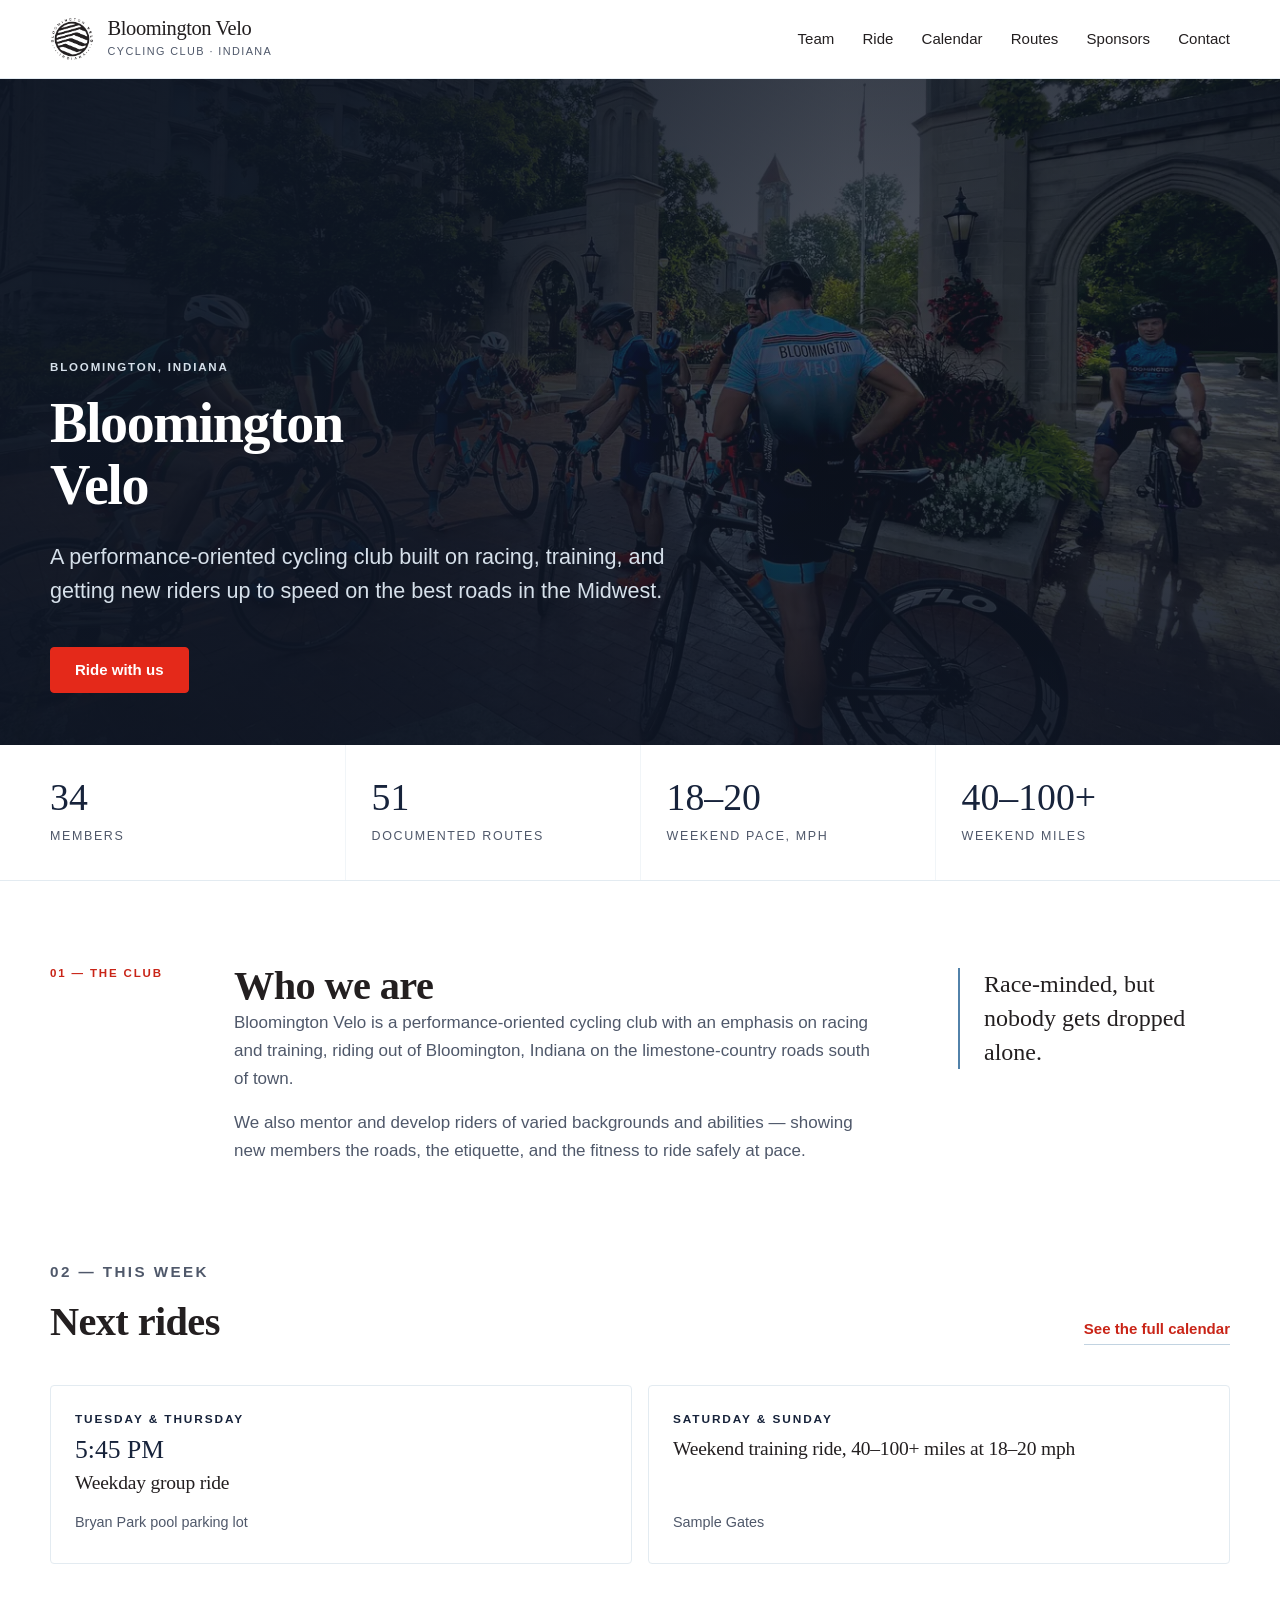
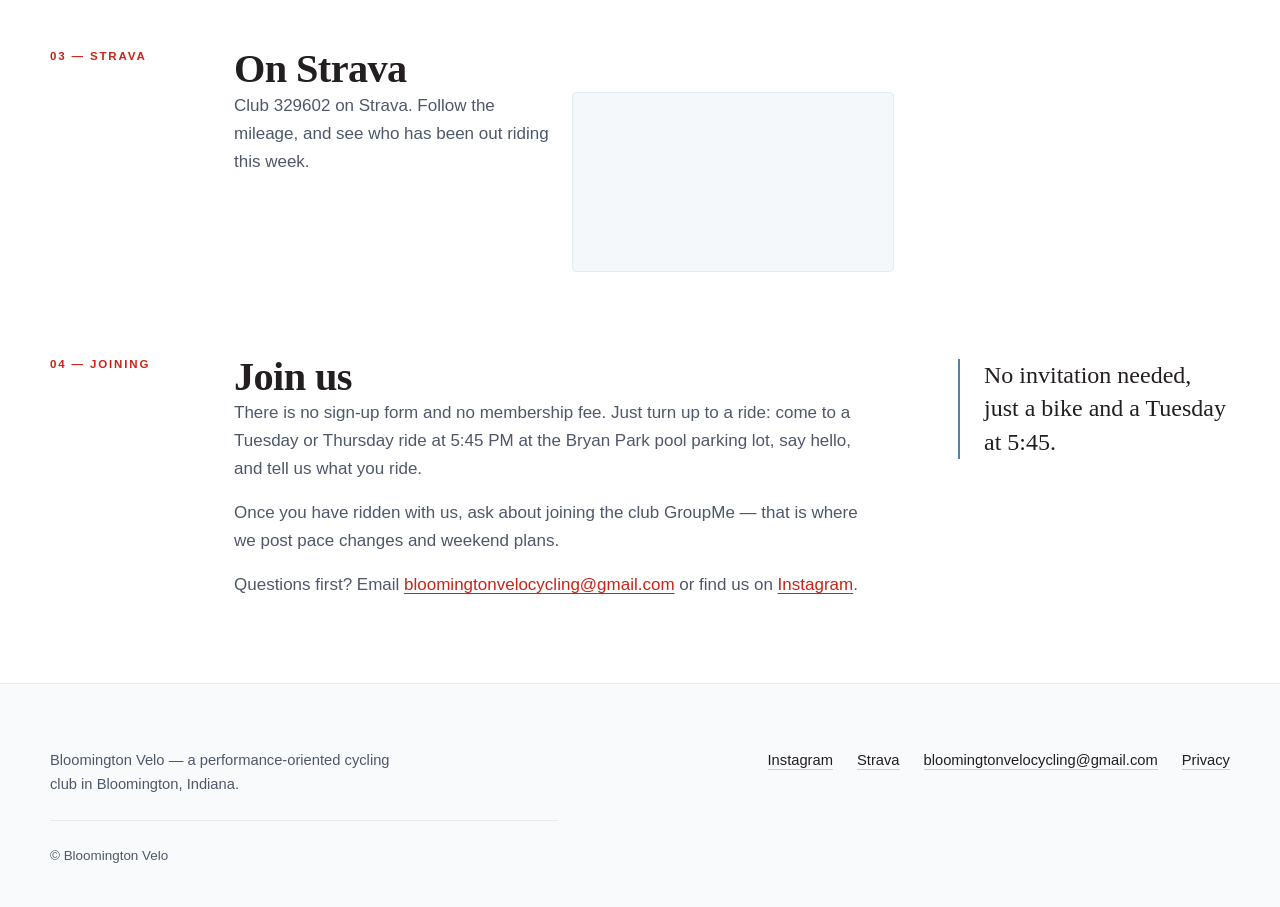
==== commit 4b96a953: "fix: block non-site paths, add CI and harden cache and redirect rules Hostinger deploys the whole re" ====
--- a/index.html
+++ b/index.html
@@ -170,7 +170,7 @@
       <li><a href="mailto:bloomingtonvelocycling@gmail.com">bloomingtonvelocycling@gmail.com</a></li>
       <li><a href="/privacy-policy/">Privacy</a></li>
     </ul>
-    <p class="site-footer__legal">&copy; 2026 Bloomington Velo</p>
+    <p class="site-footer__legal">&copy; Bloomington Velo</p>
   </div>
 </footer>
 
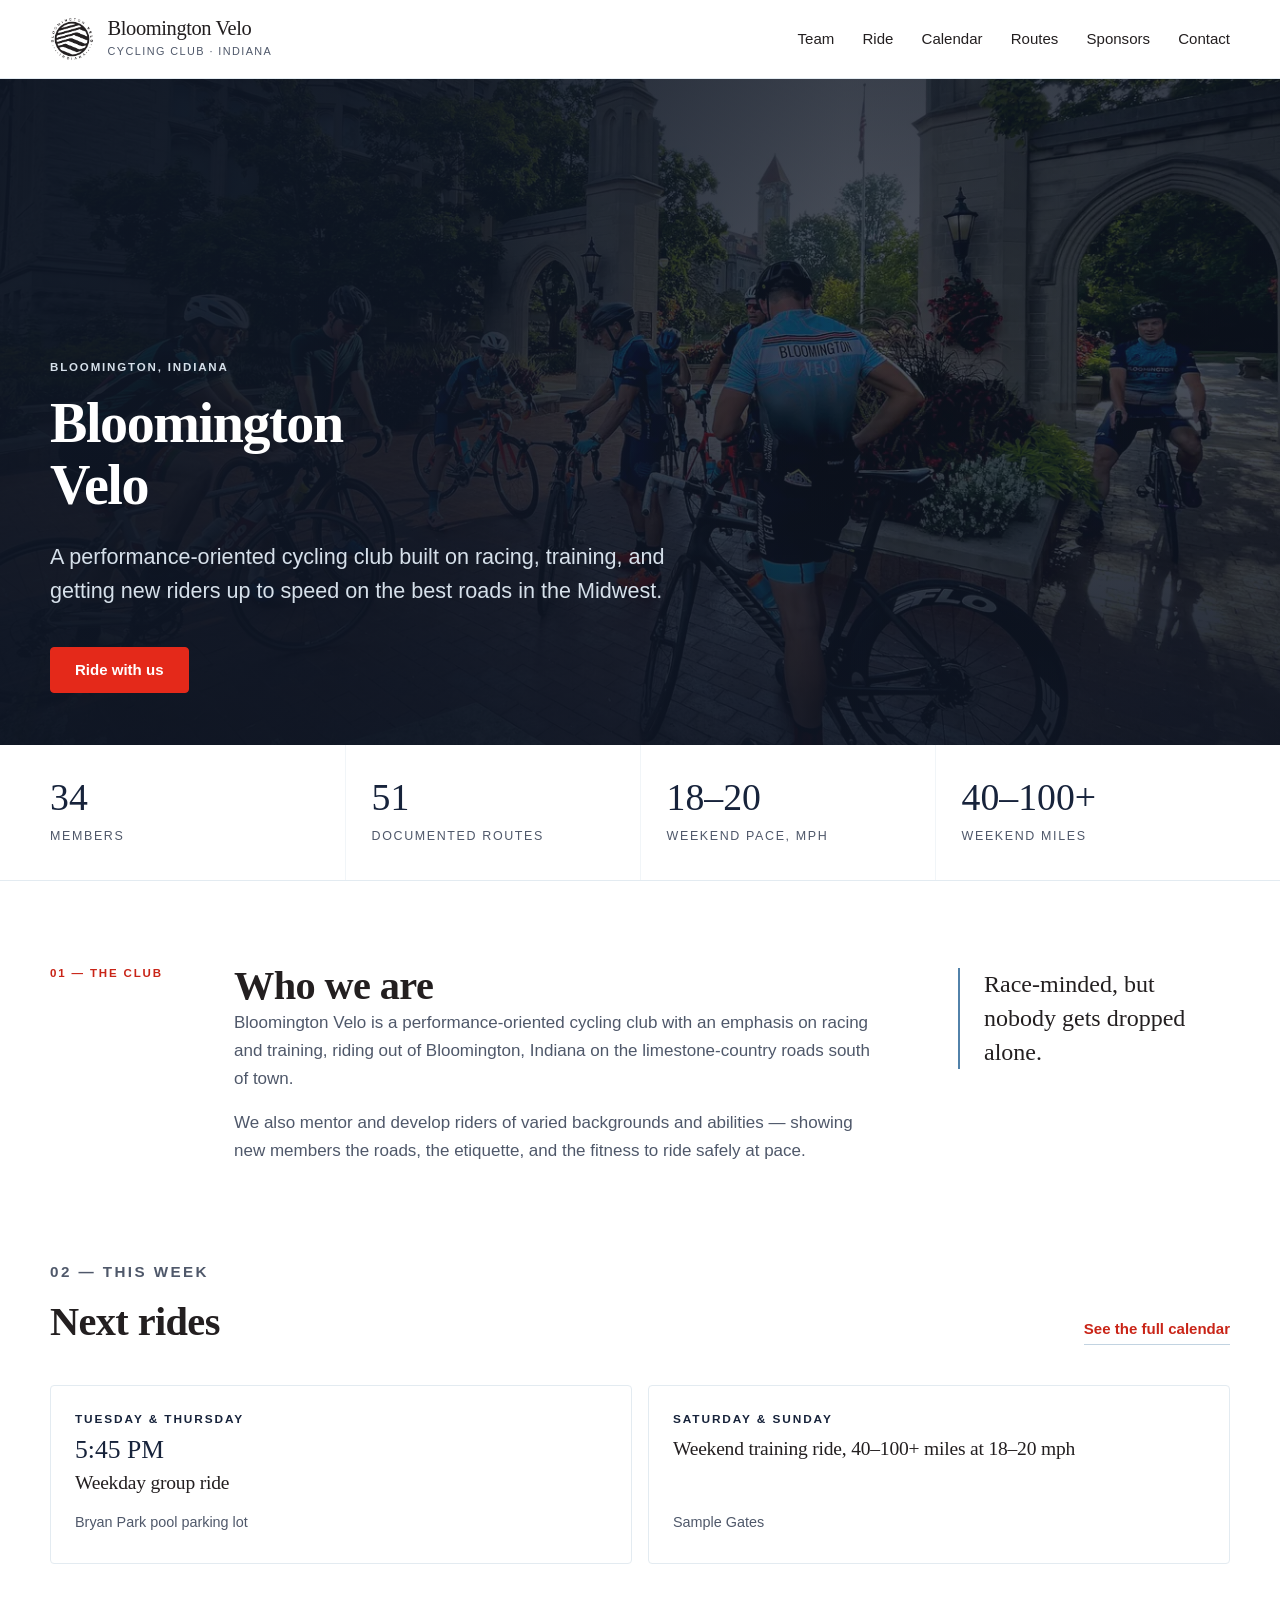
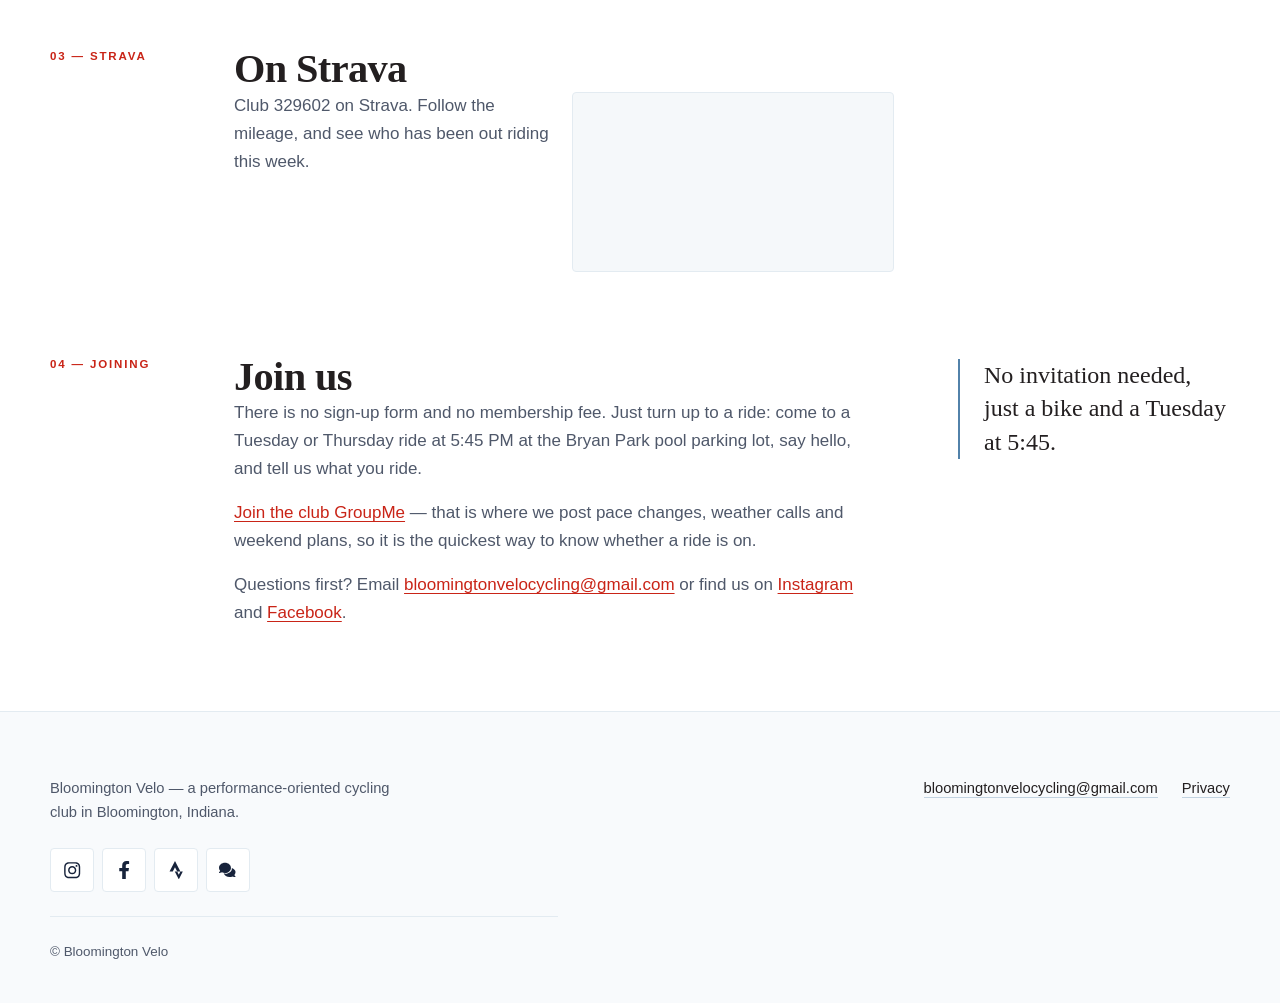
==== commit 3cba1ddb: "feat: add social icons to the footer, and the GroupMe join link Instagram, Facebook, Strava and Grou" ====
--- a/index.html
+++ b/index.html
@@ -137,9 +137,8 @@
       <h2 id="join-heading">Join us</h2>
       <div class="prose">
         <p>There is no sign-up form and no membership fee. Just turn up to a ride: come to a Tuesday or Thursday ride at 5:45 PM at the Bryan Park pool parking lot, say hello, and tell us what you ride.</p>
-        <!-- TODO(tyler): GroupMe join link (docs/content-needed.md item 7) -->
-        <p>Once you have ridden with us, ask about joining the club GroupMe &mdash; that is where we post pace changes and weekend plans.</p>
-        <p>Questions first? Email <a href="mailto:bloomingtonvelocycling@gmail.com">bloomingtonvelocycling@gmail.com</a> or find us on <a href="https://www.instagram.com/bloomingtonvelo/" target="_blank" rel="noopener noreferrer">Instagram</a>.</p>
+        <p><a href="https://groupme.com/join_group/40394360/clDtjgCN" target="_blank" rel="noopener noreferrer">Join the club GroupMe</a> &mdash; that is where we post pace changes, weather calls and weekend plans, so it is the quickest way to know whether a ride is on.</p>
+        <p>Questions first? Email <a href="mailto:bloomingtonvelocycling@gmail.com">bloomingtonvelocycling@gmail.com</a> or find us on <a href="https://www.instagram.com/bloomingtonvelo/" target="_blank" rel="noopener noreferrer">Instagram</a> and <a href="https://www.facebook.com/bloomingtonvelo/" target="_blank" rel="noopener noreferrer">Facebook</a>.</p>
       </div>
     </div>
     <p class="pull">No invitation needed, just a bike and a Tuesday at 5:45.</p>
@@ -156,17 +155,35 @@
   "email": "bloomingtonvelocycling@gmail.com",
   "sport": "Cycling",
   "areaServed": { "@type": "City", "name": "Bloomington", "addressRegion": "IN", "addressCountry": "US" },
-  "sameAs": ["https://www.instagram.com/bloomingtonvelo/", "https://www.strava.com/clubs/329602"]
+  "sameAs": ["https://www.instagram.com/bloomingtonvelo/", "https://www.facebook.com/bloomingtonvelo/", "https://www.strava.com/clubs/329602"]
 }
 </script>
 </main>
 
 <footer class="site-footer">
   <div class="wrap site-footer__inner">
-    <p class="site-footer__tagline">Bloomington Velo &mdash; a performance-oriented cycling club in Bloomington, Indiana.</p>
+    <div class="site-footer__brand">
+      <p class="site-footer__tagline">Bloomington Velo &mdash; a performance-oriented cycling club in Bloomington, Indiana.</p>
+      <!-- Icons are Font Awesome Free 6 (CC BY 4.0, fontawesome.com/license/free),
+           inlined rather than loaded from the CDN — see the .social block in
+           assets/css/site.css for why. GroupMe has no Font Awesome brand mark,
+           so it uses the solid "comments" glyph with a hidden label. -->
+      <ul class="social">
+        <li><a href="https://www.instagram.com/bloomingtonvelo/" target="_blank" rel="noopener noreferrer">
+          <svg class="social__icon" viewBox="0 0 448 512" aria-hidden="true" focusable="false"><path d="M224.1 141c-63.6 0-114.9 51.3-114.9 114.9s51.3 114.9 114.9 114.9S339 319.5 339 255.9 287.7 141 224.1 141zm0 189.6c-41.1 0-74.7-33.5-74.7-74.7s33.5-74.7 74.7-74.7 74.7 33.5 74.7 74.7-33.6 74.7-74.7 74.7zm146.4-194.3c0 14.9-12 26.8-26.8 26.8-14.9 0-26.8-12-26.8-26.8s12-26.8 26.8-26.8 26.8 12 26.8 26.8zm76.1 27.2c-1.7-35.9-9.9-67.7-36.2-93.9-26.2-26.2-58-34.4-93.9-36.2-37-2.1-147.9-2.1-184.9 0-35.8 1.7-67.6 9.9-93.9 36.1s-34.4 58-36.2 93.9c-2.1 37-2.1 147.9 0 184.9 1.7 35.9 9.9 67.7 36.2 93.9s58 34.4 93.9 36.2c37 2.1 147.9 2.1 184.9 0 35.9-1.7 67.7-9.9 93.9-36.2 26.2-26.2 34.4-58 36.2-93.9 2.1-37 2.1-147.8 0-184.8zM398.8 388c-7.8 19.6-22.9 34.7-42.6 42.6-29.5 11.7-99.5 9-132.1 9s-102.7 2.6-132.1-9c-19.6-7.8-34.7-22.9-42.6-42.6-11.7-29.5-9-99.5-9-132.1s-2.6-102.7 9-132.1c7.8-19.6 22.9-34.7 42.6-42.6 29.5-11.7 99.5-9 132.1-9s102.7-2.6 132.1 9c19.6 7.8 34.7 22.9 42.6 42.6 11.7 29.5 9 99.5 9 132.1s2.7 102.7-9 132.1z"/></svg>
+          <span class="visually-hidden">Instagram</span></a></li>
+        <li><a href="https://www.facebook.com/bloomingtonvelo/" target="_blank" rel="noopener noreferrer">
+          <svg class="social__icon" viewBox="0 0 320 512" aria-hidden="true" focusable="false"><path d="M279.14 288l14.22-92.66h-88.91v-60.13c0-25.35 12.42-50.06 52.24-50.06h40.42V6.26S260.43 0 225.36 0c-73.22 0-121.08 44.38-121.08 124.72v70.62H22.89V288h81.39v224h100.17V288z"/></svg>
+          <span class="visually-hidden">Facebook</span></a></li>
+        <li><a href="https://www.strava.com/clubs/329602" target="_blank" rel="noopener noreferrer">
+          <svg class="social__icon" viewBox="0 0 384 512" aria-hidden="true" focusable="false"><path d="M158.4 0L7 292h89.2l62.2-116.1L220.1 292h88.5zm150.2 292l-43.9 88.2-44.6-88.2h-67.6l112.2 220 111.5-220z"/></svg>
+          <span class="visually-hidden">Strava</span></a></li>
+        <li><a href="https://groupme.com/join_group/40394360/clDtjgCN" target="_blank" rel="noopener noreferrer">
+          <svg class="social__icon" viewBox="0 0 640 512" aria-hidden="true" focusable="false"><path d="M416 176c0 97.2-93.1 176-208 176c-38.2 0-73.9-8.7-104.7-23.9c-7.5 4-16 7.9-25.2 11.4C59.8 348.5 34.6 352 16 352c-6.9 0-13.1-4.5-15.2-11.1s.2-13.8 5.8-17.9c.2-.2 .6-.4 1.1-.8c1-.8 2.5-2 4.3-3.7c3.6-3.3 8.5-8.1 13.3-14.3c5.5-7 10.7-15.4 14.2-24.7C14.7 250.3 0 214.6 0 176C0 78.8 93.1 0 208 0S416 78.8 416 176zM231.5 383C348.9 379.5 448 303.3 448 208c0-9.3-.9-18.4-2.7-27.2C519.8 205.6 576 260.5 576 320c0 38.6-14.7 74.3-39.6 103.4c3.5 9.4 8.7 17.7 14.2 24.7c4.8 6.2 9.7 11 13.3 14.3c1.8 1.6 3.3 2.9 4.3 3.7c.5 .4 .9 .7 1.1 .8c5.6 4.1 7.9 11.3 5.8 17.9c-2.1 6.6-8.3 11.1-15.2 11.1c-18.6 0-43.8-3.5-66.1-12.5c-9.2-3.7-17.8-7.5-25.2-11.4C440.9 487.3 405.2 496 367 496c-97.4 0-179.4-56.7-202.5-133z"/></svg>
+          <span class="visually-hidden">GroupMe</span></a></li>
+      </ul>
+    </div>
     <ul class="site-footer__links">
-      <li><a href="https://www.instagram.com/bloomingtonvelo/" target="_blank" rel="noopener noreferrer">Instagram</a></li>
-      <li><a href="https://www.strava.com/clubs/329602" target="_blank" rel="noopener noreferrer">Strava</a></li>
       <li><a href="mailto:bloomingtonvelocycling@gmail.com">bloomingtonvelocycling@gmail.com</a></li>
       <li><a href="/privacy-policy/">Privacy</a></li>
     </ul>
--- a/assets/css/site.css
+++ b/assets/css/site.css
@@ -1167,6 +1167,61 @@
   font-size: 0.84rem;
 }
 
+/* Tagline and social row share the left column so the footer stays two
+   columns rather than growing a third. */
+.site-footer__brand { display: grid; gap: var(--space-4); align-content: start; }
+
+/* --- social icons ----------------------------------------------------------
+   Font Awesome Free 6 marks, INLINED as SVG rather than loaded from the CDN.
+   The site makes no third-party requests and the CSP is font-src 'self' /
+   style-src 'self', so an icon font or a CDN stylesheet would mean opening
+   the policy, adding a render-blocking request, and handing another host a
+   log of every visitor. Four icons do not justify any of that. Inlined they
+   also inherit currentColor, so hover and focus come free from the palette.
+
+   Font Awesome Free 6 is CC BY 4.0 — https://fontawesome.com/license/free
+   Instagram, Facebook and Strava are the brand marks; GroupMe has no Font
+   Awesome brand mark, so it borrows the solid "comments" glyph and carries a
+   visually-hidden label so it is never ambiguous to a screen reader.
+
+   Markup:  <ul class="social">
+              <li><a href="..." target="_blank" rel="noopener noreferrer">
+                <svg class="social__icon" viewBox="0 0 448 512" aria-hidden="true"
+                     focusable="false"><path d="..."/></svg>
+                <span class="visually-hidden">Instagram</span>
+              </a></li>
+            </ul>                                                             */
+.social {
+  list-style: none;
+  display: flex;
+  flex-wrap: wrap;
+  gap: var(--space-2);
+}
+
+/* 2.75rem is a 44px touch target — the minimum comfortable size on a phone. */
+.social a {
+  display: grid;
+  place-items: center;
+  width: 2.75rem;
+  height: 2.75rem;
+  border: 1px solid var(--rule);
+  border-radius: var(--radius);
+  background: var(--paper);
+  color: var(--navy);
+  text-decoration: none;
+}
+
+.social a:hover {
+  color: var(--accent-ink);
+  border-color: var(--accent);
+}
+
+.social__icon {
+  width: 1.15rem;
+  height: 1.15rem;
+  fill: currentColor;
+}
+
 @media (min-width: 48rem) {
   .site-footer__inner {
     grid-template-columns: minmax(0, 1.4fr) minmax(0, 1fr);
@@ -1198,6 +1253,7 @@
   .site-nav a::after { transition: transform 0.22s cubic-bezier(0.2, 0.7, 0.3, 1); }
   .link-arrow,
   .route > a,
+  .social a,
   .site-footer__links a { transition: color 0.18s ease, border-color 0.2s ease; }
 
   .ride,
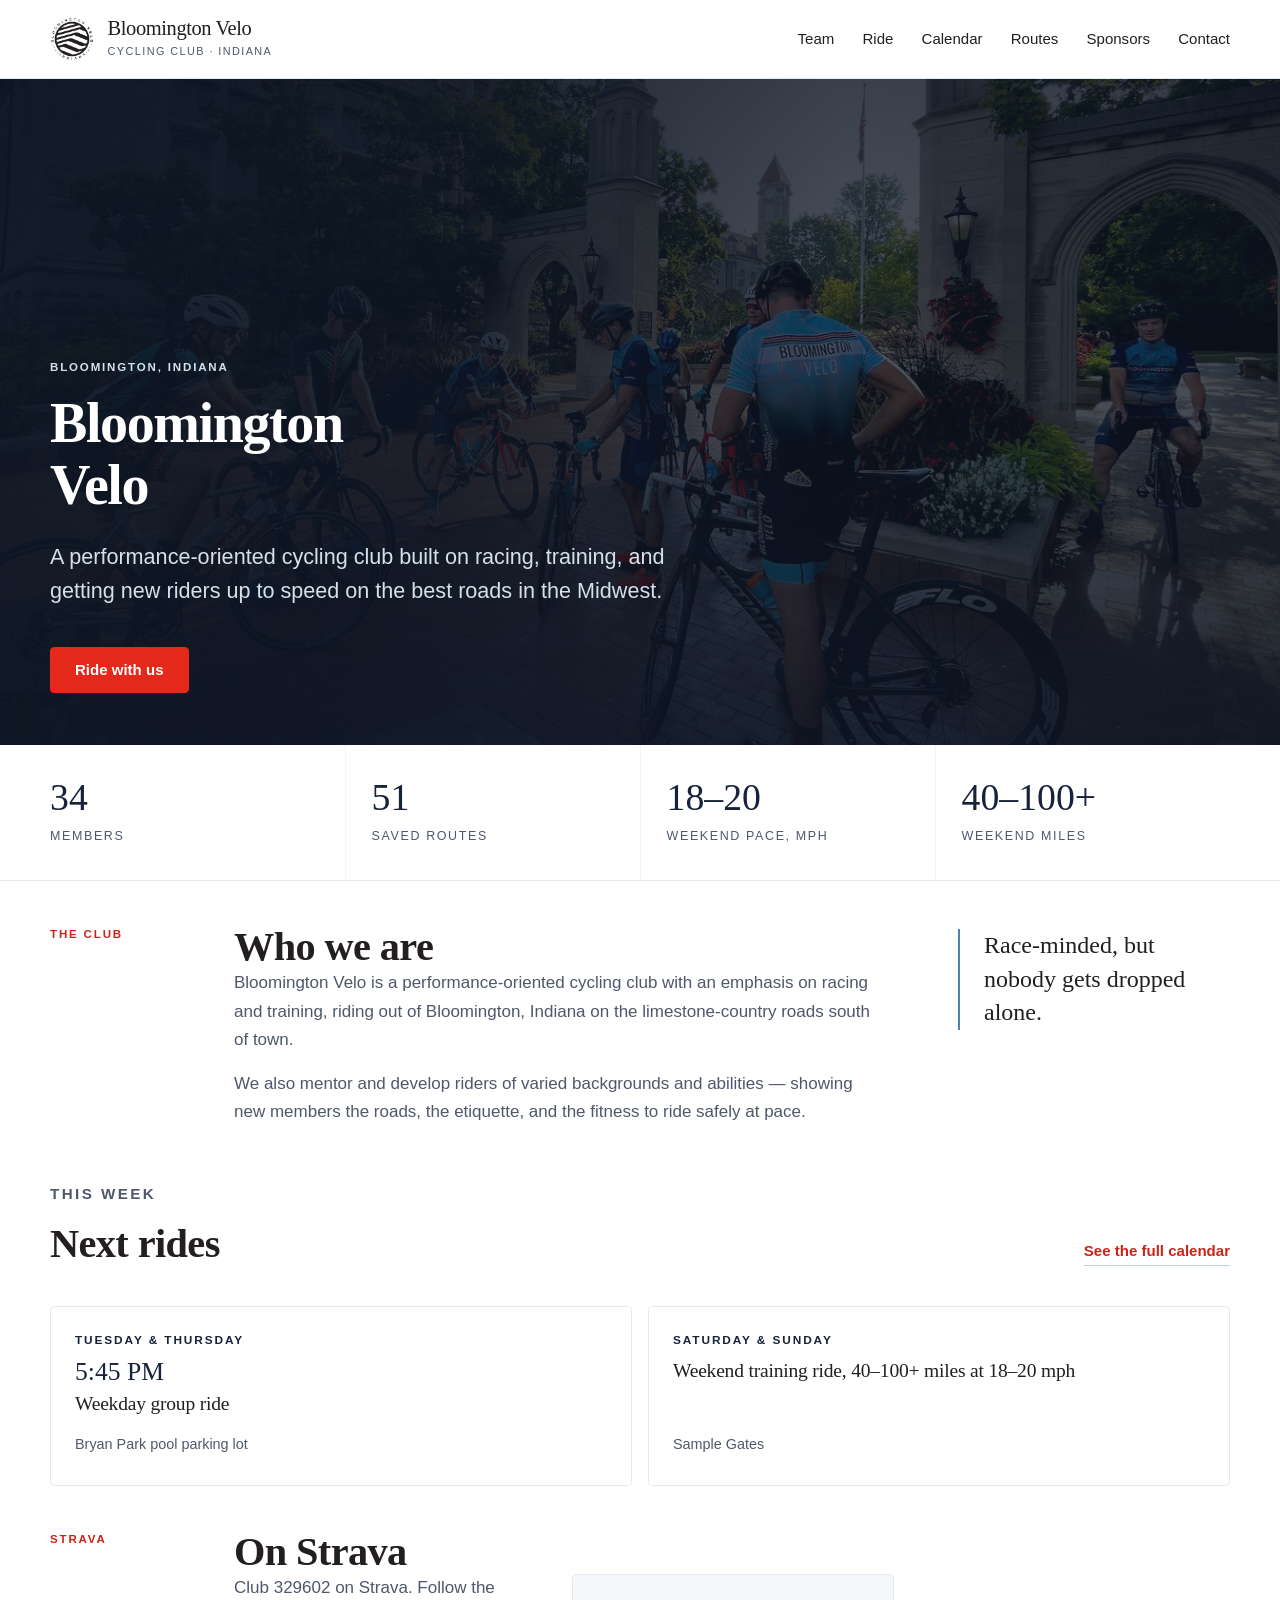
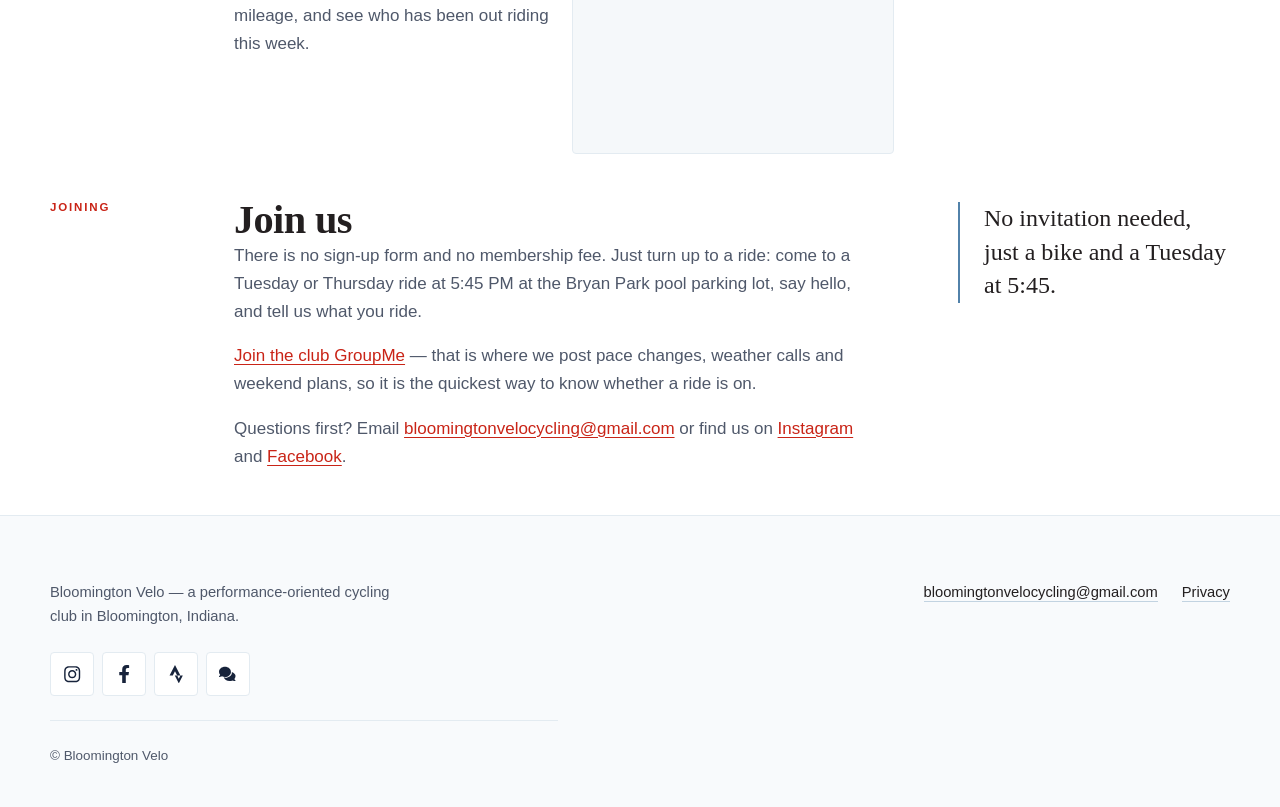
==== commit 4e67b109: "Content edits, map links and a larger header logo Content (site owner):   * Drops the numbered prefi" ====
--- a/index.html
+++ b/index.html
@@ -69,7 +69,7 @@
 <div class="stats">
   <ul class="wrap">
     <li class="stat"><span class="stat__n">34</span><span class="stat__label">Members</span></li>
-    <li class="stat"><span class="stat__n">51</span><span class="stat__label">Documented routes</span></li>
+    <li class="stat"><span class="stat__n">51</span><span class="stat__label">Saved routes</span></li>
     <li class="stat"><span class="stat__n">18&ndash;20</span><span class="stat__label">Weekend pace, mph</span></li>
     <li class="stat"><span class="stat__n">40&ndash;100+</span><span class="stat__label">Weekend miles</span></li>
   </ul>
@@ -77,7 +77,7 @@
 
 <section class="section" aria-labelledby="who-title">
   <div class="wrap split">
-    <div class="split__head"><p class="eyebrow">01 &mdash; The club</p></div>
+    <div class="split__head"><p class="eyebrow">The club</p></div>
     <div>
       <h2 id="who-title">Who we are</h2>
       <div class="prose">
@@ -93,7 +93,7 @@
   <div class="wrap">
     <div class="section__head">
       <div>
-        <p class="eyebrow">02 &mdash; This week</p>
+        <p class="eyebrow">This week</p>
         <h2 id="rides-heading">Next rides</h2>
       </div>
       <a class="link-arrow" href="/ride/calendar/">See the full calendar</a>
@@ -114,7 +114,7 @@
 
 <section class="section" aria-labelledby="strava-heading">
   <div class="wrap split">
-    <div class="split__head"><p class="eyebrow">03 &mdash; Strava</p></div>
+    <div class="split__head"><p class="eyebrow">Strava</p></div>
     <div>
       <h2 id="strava-heading">On Strava</h2>
       <div class="card-grid">
@@ -132,7 +132,7 @@
 
 <section class="section" aria-labelledby="join-heading">
   <div class="wrap split">
-    <div class="split__head"><p class="eyebrow">04 &mdash; Joining</p></div>
+    <div class="split__head"><p class="eyebrow">Joining</p></div>
     <div>
       <h2 id="join-heading">Join us</h2>
       <div class="prose">
--- a/assets/css/site.css
+++ b/assets/css/site.css
@@ -482,7 +482,10 @@
   color: inherit;
 }
 
-.site-header__logo { width: 38px; height: 38px; }
+/* The seal carries ring text ("BLOOMINGTON VELO · INDIANA") around its edge,
+   which needs size to stay legible — below about 44px it reads as texture
+   rather than lettering. */
+.site-header__logo { width: 54px; height: 54px; }
 
 .site-header__name {
   display: block;
@@ -707,7 +710,7 @@
    9. SECTIONS AND THE STAT STRIP
    ========================================================================== */
 
-.section { padding-block: clamp(2.75rem, 2rem + 4vw, 7rem); }
+.section { padding-block: clamp(2.75rem, 1rem + 2vw, 7rem); }
 
 /* Adjacent sections would otherwise each pay their own top AND bottom
    padding at the shared boundary, doubling the gap (up to ~224px at the
@@ -761,7 +764,7 @@
                 <li class="stat"><span class="stat__n">34</span>
                     <span class="stat__label">Members</span></li>
                 <li class="stat"><span class="stat__n">51</span>
-                    <span class="stat__label">Documented routes</span></li>
+                    <span class="stat__label">Saved routes</span></li>
                 <li class="stat"><span class="stat__n">18–20</span>
                     <span class="stat__label">Weekend pace, mph</span></li>
                 <li class="stat"><span class="stat__n">40–100+</span>
@@ -1070,6 +1073,35 @@
   color: var(--muted);
 }
 
+/* A meeting point or resource linked from inside a ride card. Kept quiet —
+   it inherits the card's muted colour and is signalled by the underline and
+   the pin rather than by colour, so a card with two of them does not turn
+   into a wall of red. Font Awesome Free 6 "location-dot" (CC BY 4.0),
+   inlined for the same reason as the footer icons: no CDN, no CSP change.
+   Markup:  <span class="ride__place">
+              <a class="place-link" href="..." target="_blank" rel="noopener noreferrer">
+                <svg class="place-link__pin" viewBox="0 0 384 512" aria-hidden="true"
+                     focusable="false"><path d="..."/></svg>Bryan Park pool parking lot
+              </a>
+            </span>                                                          */
+.place-link {
+  display: inline-flex;
+  align-items: center;
+  gap: 0.3rem;
+  color: inherit;
+  text-decoration: none;
+  border-bottom: 1px solid var(--rule-strong);
+}
+
+.place-link:hover { color: var(--accent-ink); border-bottom-color: var(--accent); }
+
+.place-link__pin {
+  flex: none;
+  width: 0.8em;
+  height: 0.8em;
+  fill: currentColor;
+}
+
 
 /* ==========================================================================
    12. EMBEDS
@@ -1254,6 +1286,7 @@
   .link-arrow,
   .route > a,
   .social a,
+  .place-link,
   .site-footer__links a { transition: color 0.18s ease, border-color 0.2s ease; }
 
   .ride,
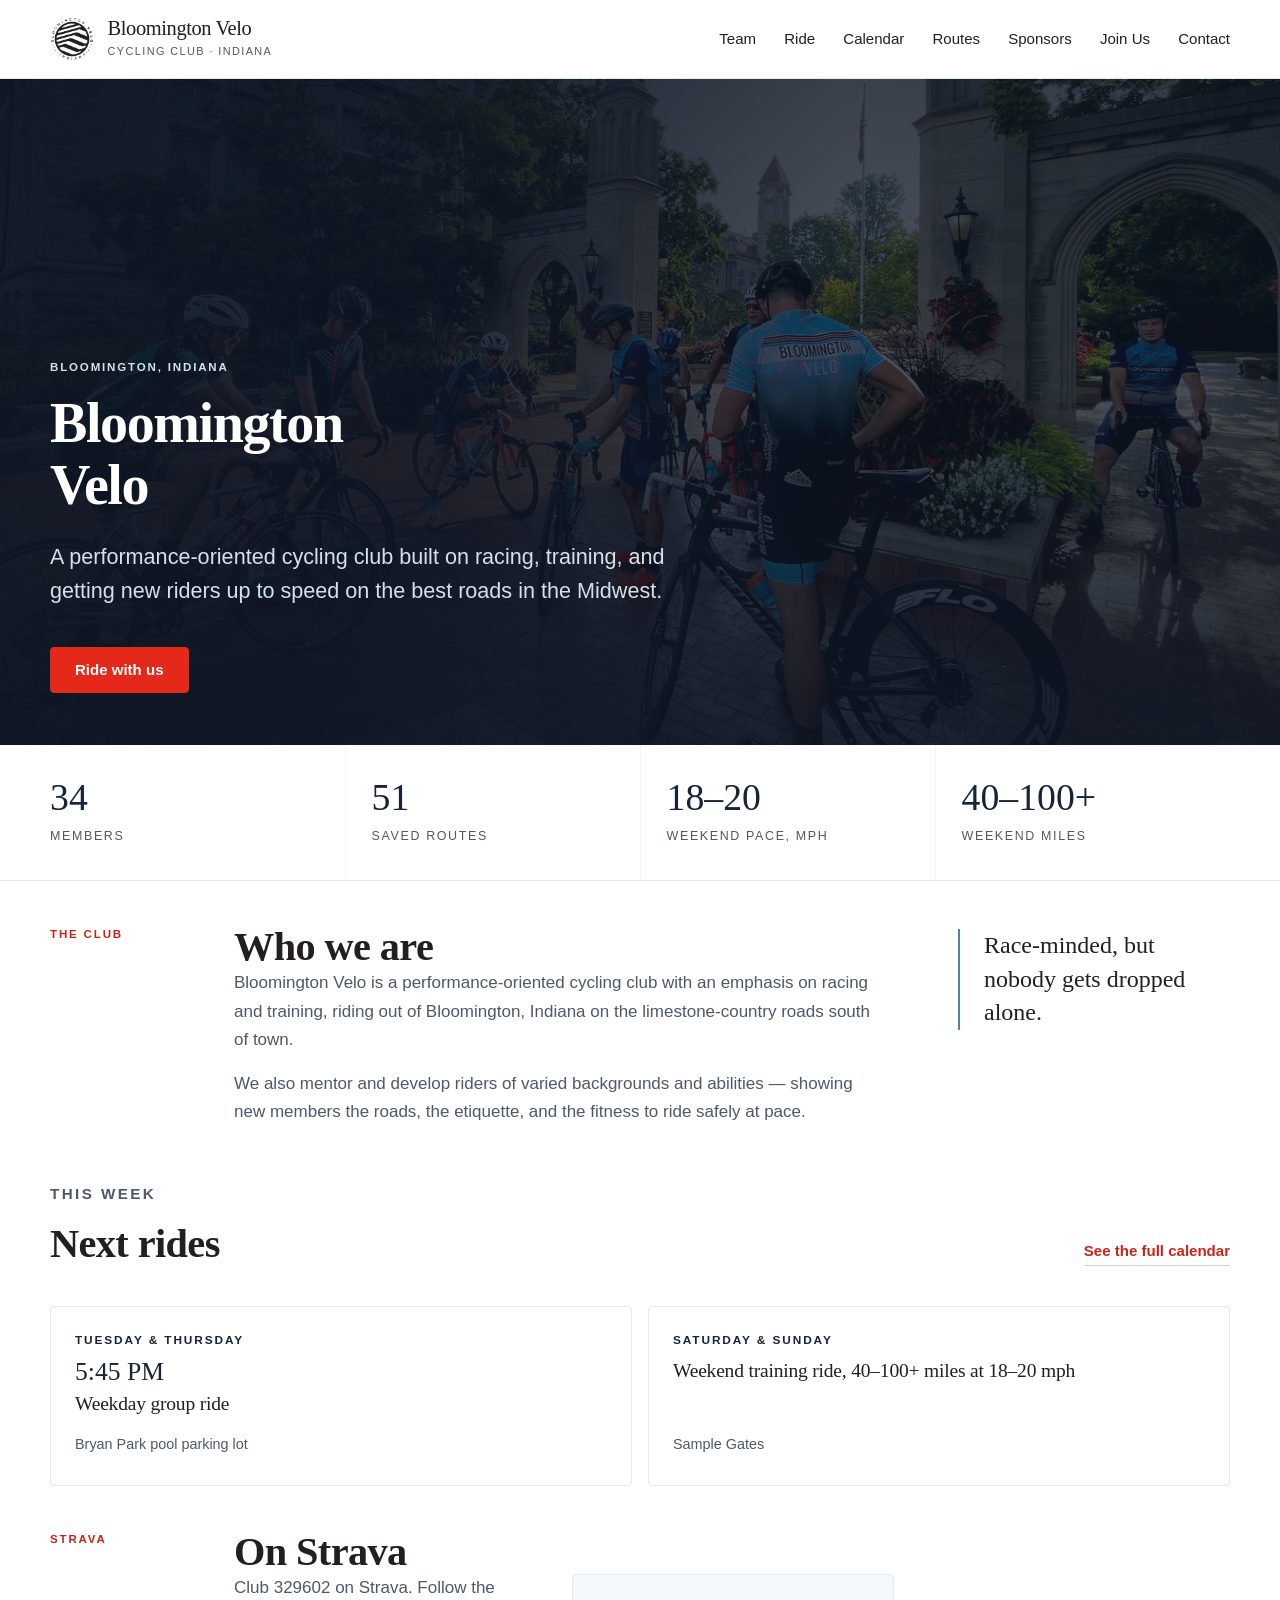
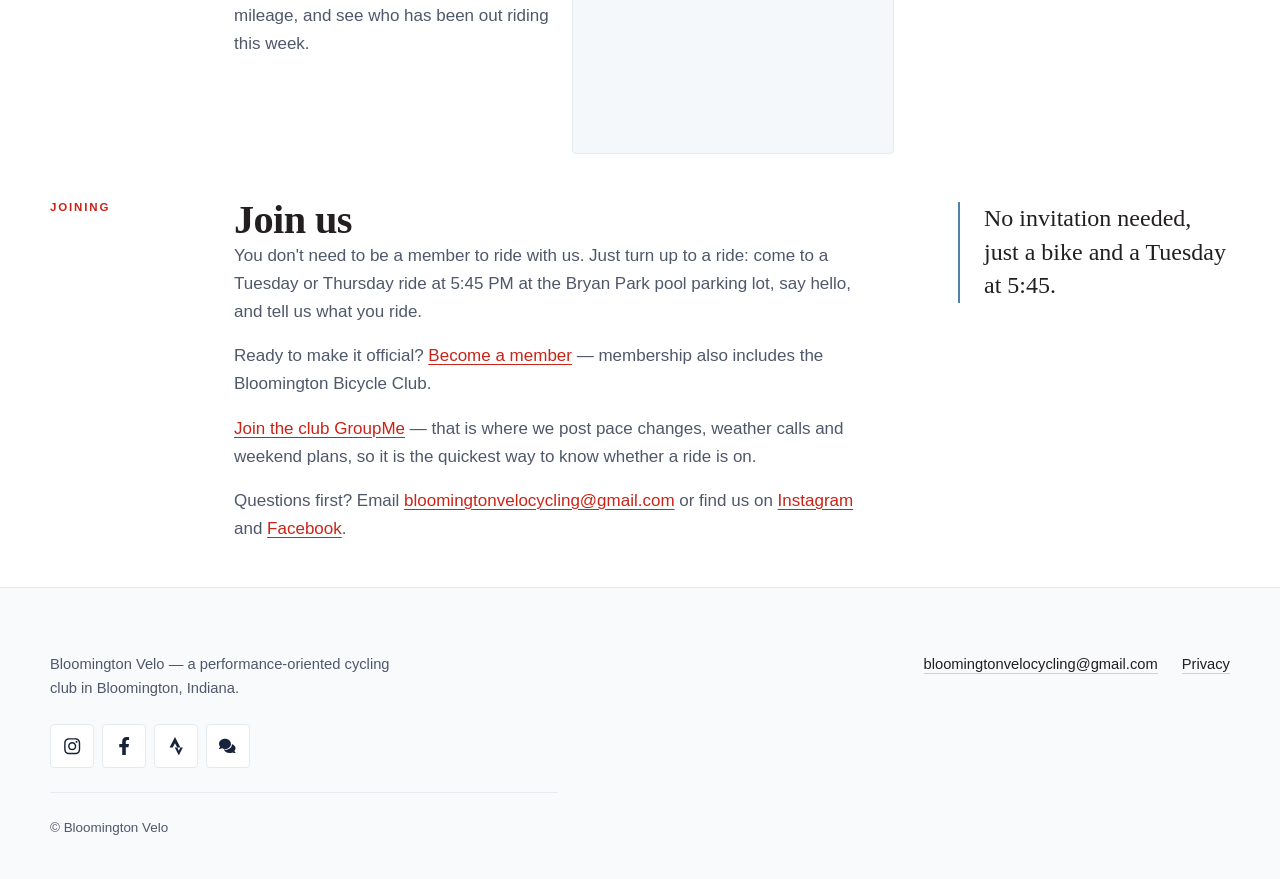
==== commit 38a8dcf9: "feat: add a Join Us page with the membership application and waiver New /join/ page: download the ap" ====
--- a/index.html
+++ b/index.html
@@ -43,6 +43,7 @@
         <li><a href="/ride/calendar/">Calendar</a></li>
         <li><a href="/ride/routes/">Routes</a></li>
         <li><a href="/sponsors/">Sponsors</a></li>
+        <li><a href="/join/">Join Us</a></li>
         <li><a href="/contact/">Contact</a></li>
       </ul>
     </nav>
@@ -136,7 +137,8 @@
     <div>
       <h2 id="join-heading">Join us</h2>
       <div class="prose">
-        <p>There is no sign-up form and no membership fee. Just turn up to a ride: come to a Tuesday or Thursday ride at 5:45 PM at the Bryan Park pool parking lot, say hello, and tell us what you ride.</p>
+        <p>You don't need to be a member to ride with us. Just turn up to a ride: come to a Tuesday or Thursday ride at 5:45 PM at the Bryan Park pool parking lot, say hello, and tell us what you ride.</p>
+        <p>Ready to make it official? <a href="/join/">Become a member</a> &mdash; membership also includes the Bloomington Bicycle Club.</p>
         <p><a href="https://groupme.com/join_group/40394360/clDtjgCN" target="_blank" rel="noopener noreferrer">Join the club GroupMe</a> &mdash; that is where we post pace changes, weather calls and weekend plans, so it is the quickest way to know whether a ride is on.</p>
         <p>Questions first? Email <a href="mailto:bloomingtonvelocycling@gmail.com">bloomingtonvelocycling@gmail.com</a> or find us on <a href="https://www.instagram.com/bloomingtonvelo/" target="_blank" rel="noopener noreferrer">Instagram</a> and <a href="https://www.facebook.com/bloomingtonvelo/" target="_blank" rel="noopener noreferrer">Facebook</a>.</p>
       </div>
--- a/assets/css/site.css
+++ b/assets/css/site.css
@@ -238,6 +238,10 @@
 /* A run of body copy. */
 .prose > * + * { margin-top: var(--space-3); }
 .prose p { color: var(--muted); }
+/* The reset zeroes list padding; give prose lists room for their markers. */
+.prose ol,
+.prose ul { padding-left: 1.4rem; color: var(--muted); }
+.prose li + li { margin-top: var(--space-2); }
 .prose h2,
 .prose h3 { margin-top: var(--space-5); }
 
@@ -1003,8 +1007,30 @@
   padding: var(--space-4);
 }
 
+/* The page is one line of type over the logo wall, so this grid sits in the
+   full .wrap rather than a .split content column. Capping the row keeps three
+   cards from stretching to ~380px each on a wide screen, and the 15rem floor
+   still lets auto-fit fall to two columns and then one as the wrap narrows. */
+.sponsors {
+  grid-template-columns: repeat(auto-fit, minmax(min(100%, 15rem), 1fr));
+  max-width: 52rem;
+  margin-top: var(--space-5);
+}
+
 .sponsor a { display: block; }
-.sponsor img { max-height: 7rem; width: auto; object-fit: contain; }
+
+/* Logos arrive at whatever size the sponsor supplies, and the wordmarks run
+   wide (roughly 3:1 to 4:1), so a height cap alone would let one overflow a
+   grid cell once the grid goes multi-column. Capping both axes and leaving
+   width/height auto lets the browser honour whichever limit bites first while
+   keeping the file's aspect ratio. */
+.sponsor img {
+  max-width: 100%;
+  max-height: 7rem;
+  width: auto;
+  height: auto;
+  object-fit: contain;
+}
 
 
 /* ==========================================================================
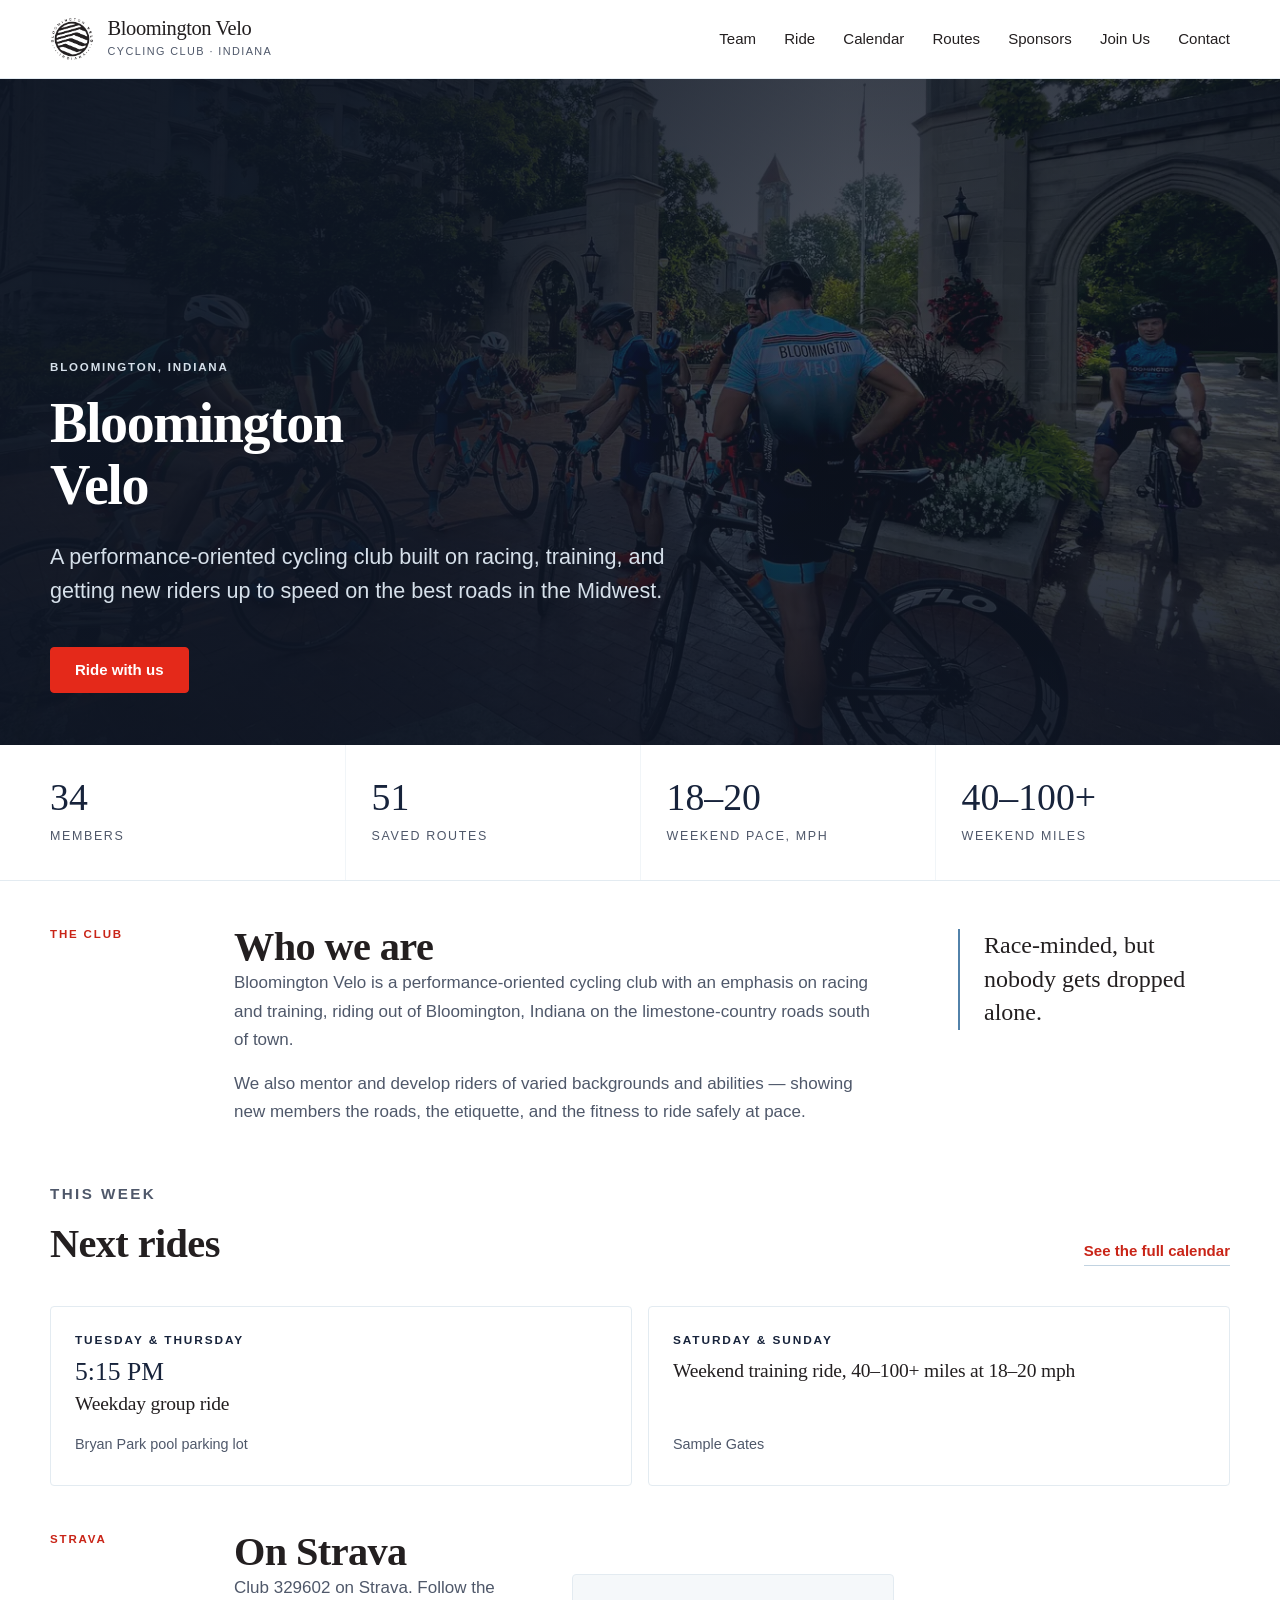
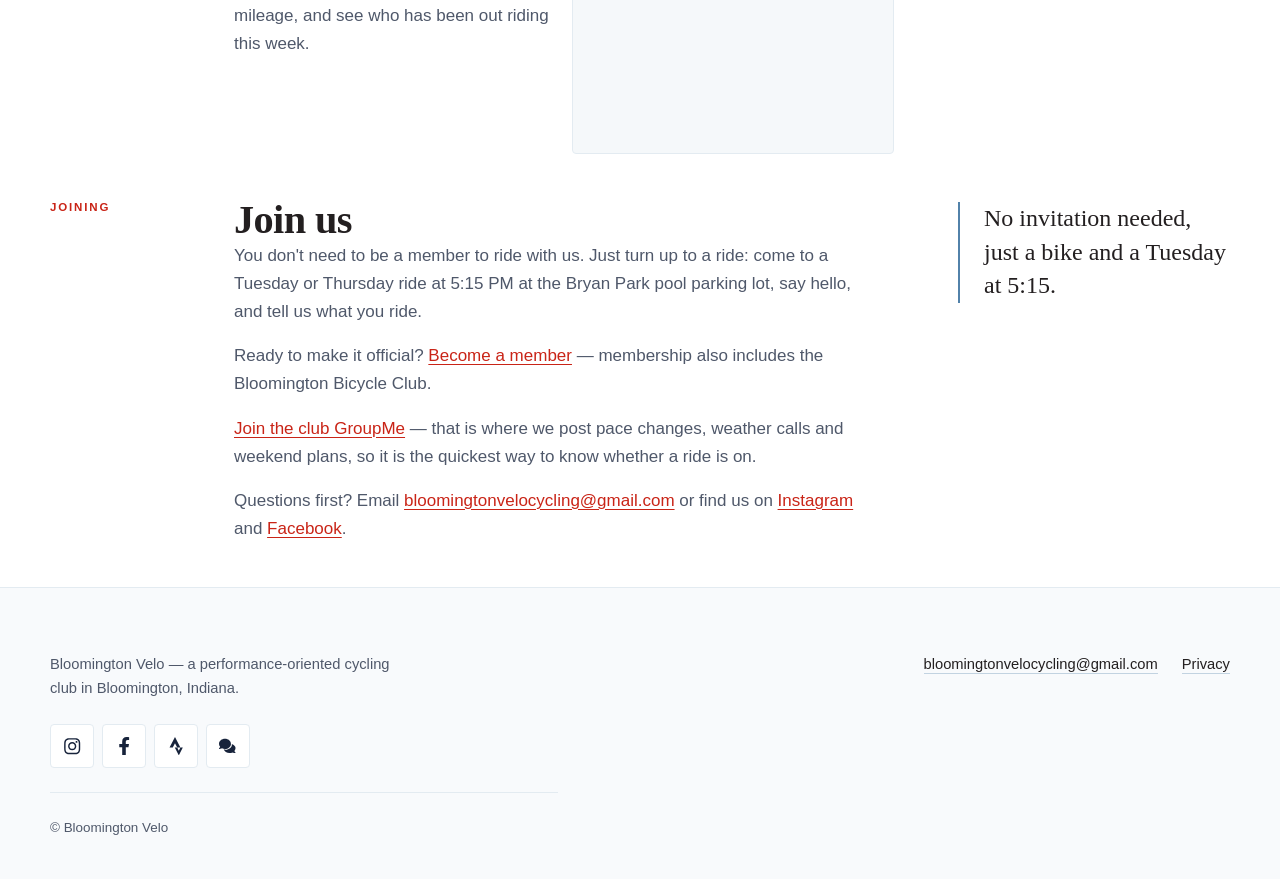
==== commit e94505f1: "content: move weekday ride time to 5:15 PM and trim team intro - Tuesday/Thursday ride start changes" ====
--- a/index.html
+++ b/index.html
@@ -106,7 +106,7 @@
            <time datetime="..."> only for real, dated calendar events; this
            static fallback intentionally does not. -->
       <ul class="rides">
-        <li class="ride"><span class="ride__when">Tuesday &amp; Thursday</span><span class="ride__time">5:45 PM</span><span class="ride__title">Weekday group ride</span><span class="ride__place">Bryan Park pool parking lot</span></li>
+        <li class="ride"><span class="ride__when">Tuesday &amp; Thursday</span><span class="ride__time">5:15 PM</span><span class="ride__title">Weekday group ride</span><span class="ride__place">Bryan Park pool parking lot</span></li>
         <li class="ride"><span class="ride__when">Saturday &amp; Sunday</span><span class="ride__title">Weekend training ride, 40&ndash;100+ miles at 18&ndash;20 mph</span><span class="ride__place">Sample Gates</span></li>
       </ul>
     </div>
@@ -137,13 +137,13 @@
     <div>
       <h2 id="join-heading">Join us</h2>
       <div class="prose">
-        <p>You don't need to be a member to ride with us. Just turn up to a ride: come to a Tuesday or Thursday ride at 5:45 PM at the Bryan Park pool parking lot, say hello, and tell us what you ride.</p>
+        <p>You don't need to be a member to ride with us. Just turn up to a ride: come to a Tuesday or Thursday ride at 5:15 PM at the Bryan Park pool parking lot, say hello, and tell us what you ride.</p>
         <p>Ready to make it official? <a href="/join/">Become a member</a> &mdash; membership also includes the Bloomington Bicycle Club.</p>
         <p><a href="https://groupme.com/join_group/40394360/clDtjgCN" target="_blank" rel="noopener noreferrer">Join the club GroupMe</a> &mdash; that is where we post pace changes, weather calls and weekend plans, so it is the quickest way to know whether a ride is on.</p>
         <p>Questions first? Email <a href="mailto:bloomingtonvelocycling@gmail.com">bloomingtonvelocycling@gmail.com</a> or find us on <a href="https://www.instagram.com/bloomingtonvelo/" target="_blank" rel="noopener noreferrer">Instagram</a> and <a href="https://www.facebook.com/bloomingtonvelo/" target="_blank" rel="noopener noreferrer">Facebook</a>.</p>
       </div>
     </div>
-    <p class="pull">No invitation needed, just a bike and a Tuesday at 5:45.</p>
+    <p class="pull">No invitation needed, just a bike and a Tuesday at 5:15.</p>
   </div>
 </section>
 
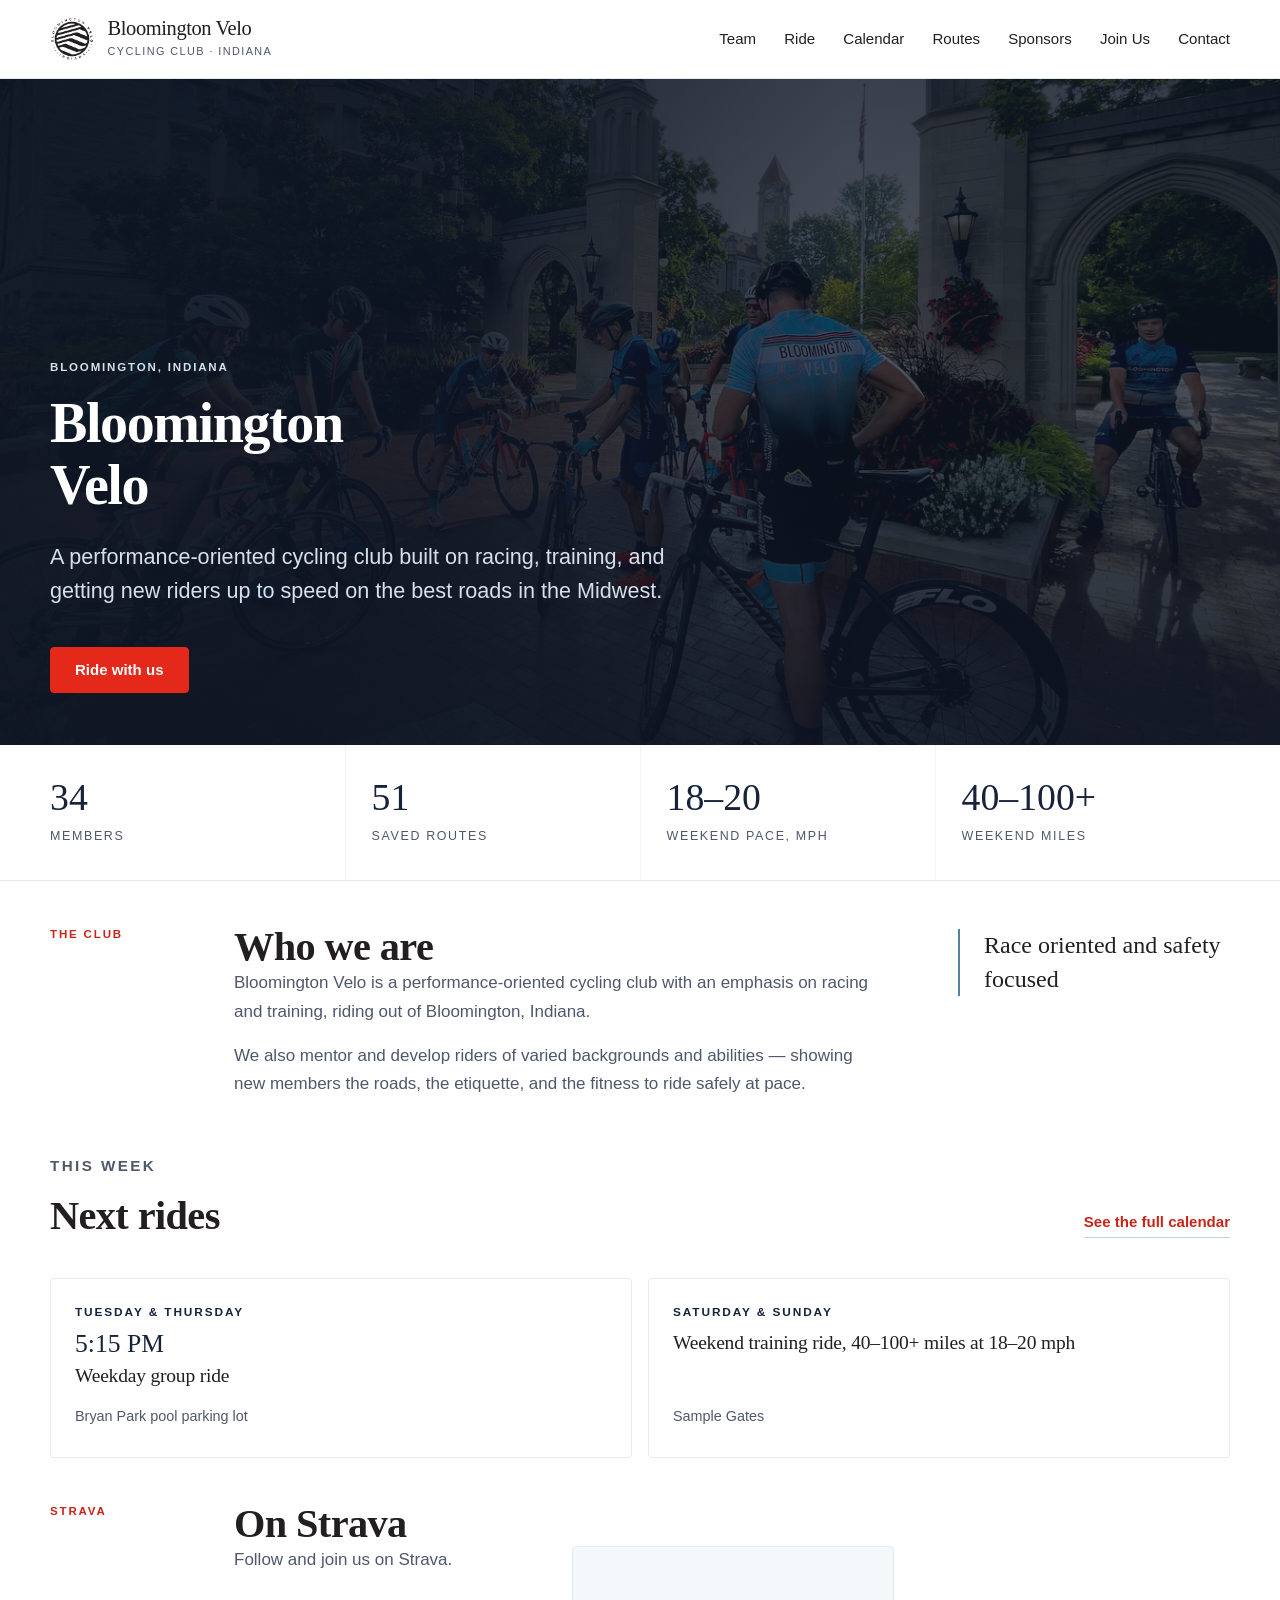
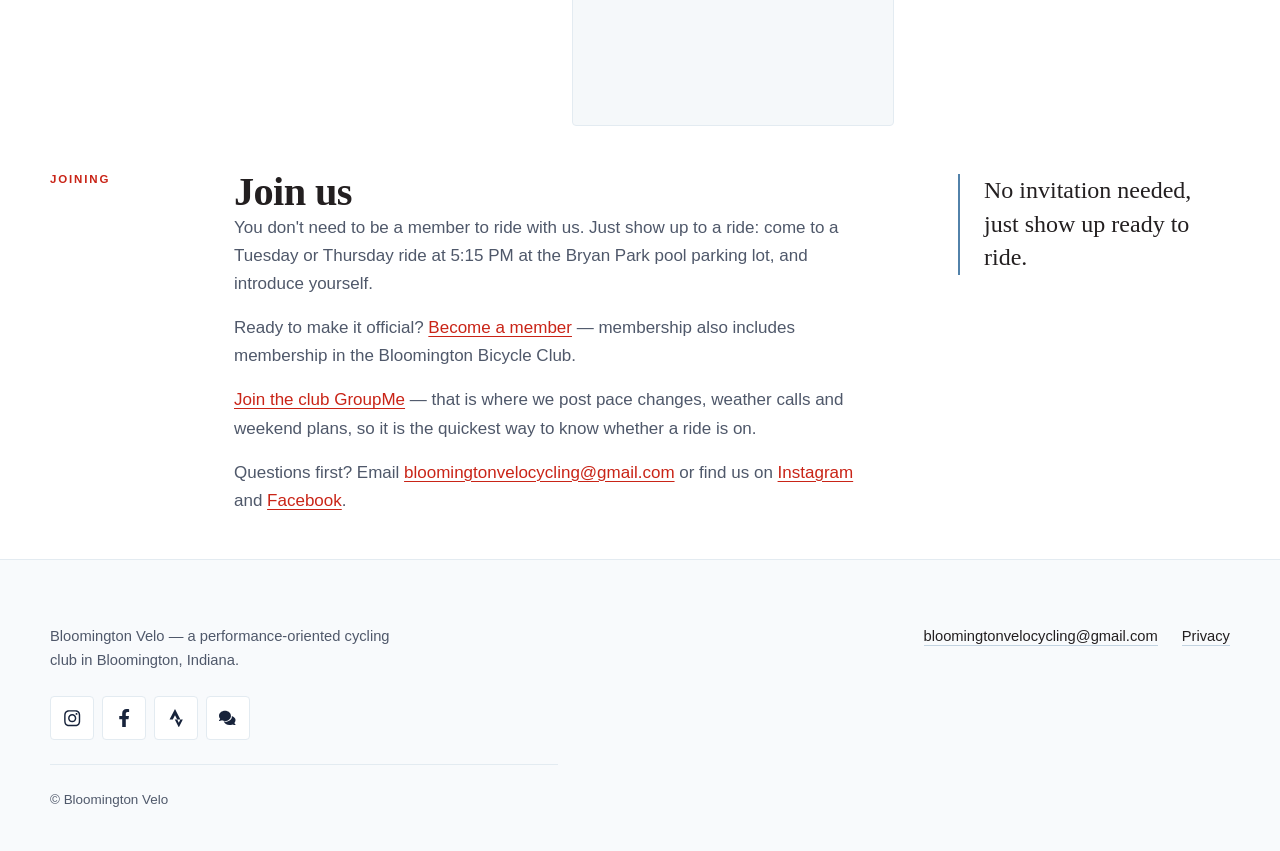
==== commit 1dd89222: "content: home and ride page copy edits Home page: - Drop "on the limestone-country roads south of to" ====
--- a/index.html
+++ b/index.html
@@ -82,11 +82,11 @@
     <div>
       <h2 id="who-title">Who we are</h2>
       <div class="prose">
-        <p>Bloomington Velo is a performance-oriented cycling club with an emphasis on racing and training, riding out of Bloomington, Indiana on the limestone-country roads south of town.</p>
+        <p>Bloomington Velo is a performance-oriented cycling club with an emphasis on racing and training, riding out of Bloomington, Indiana.</p>
         <p>We also mentor and develop riders of varied backgrounds and abilities &mdash; showing new members the roads, the etiquette, and the fitness to ride safely at pace.</p>
       </div>
     </div>
-    <p class="pull">Race-minded, but nobody gets dropped alone.</p>
+    <p class="pull">Race oriented and safety focused</p>
   </div>
 </section>
 
@@ -120,7 +120,7 @@
       <h2 id="strava-heading">On Strava</h2>
       <div class="card-grid">
         <div class="prose">
-          <p>Club 329602 on Strava. Follow the mileage, and see who has been out riding this week.</p>
+          <p>Follow and join us on Strava.</p>
         </div>
         <div class="embed embed--strava">
           <iframe title="Bloomington Velo club on Strava" loading="lazy" allowtransparency frameborder="0" height="160" width="300" scrolling="no"
@@ -137,13 +137,13 @@
     <div>
       <h2 id="join-heading">Join us</h2>
       <div class="prose">
-        <p>You don't need to be a member to ride with us. Just turn up to a ride: come to a Tuesday or Thursday ride at 5:15 PM at the Bryan Park pool parking lot, say hello, and tell us what you ride.</p>
-        <p>Ready to make it official? <a href="/join/">Become a member</a> &mdash; membership also includes the Bloomington Bicycle Club.</p>
+        <p>You don't need to be a member to ride with us. Just show up to a ride: come to a Tuesday or Thursday ride at 5:15 PM at the Bryan Park pool parking lot, and introduce yourself.</p>
+        <p>Ready to make it official? <a href="/join/">Become a member</a> &mdash; membership also includes membership in the Bloomington Bicycle Club.</p>
         <p><a href="https://groupme.com/join_group/40394360/clDtjgCN" target="_blank" rel="noopener noreferrer">Join the club GroupMe</a> &mdash; that is where we post pace changes, weather calls and weekend plans, so it is the quickest way to know whether a ride is on.</p>
         <p>Questions first? Email <a href="mailto:bloomingtonvelocycling@gmail.com">bloomingtonvelocycling@gmail.com</a> or find us on <a href="https://www.instagram.com/bloomingtonvelo/" target="_blank" rel="noopener noreferrer">Instagram</a> and <a href="https://www.facebook.com/bloomingtonvelo/" target="_blank" rel="noopener noreferrer">Facebook</a>.</p>
       </div>
     </div>
-    <p class="pull">No invitation needed, just a bike and a Tuesday at 5:15.</p>
+    <p class="pull">No invitation needed, just show up ready to ride.</p>
   </div>
 </section>
 
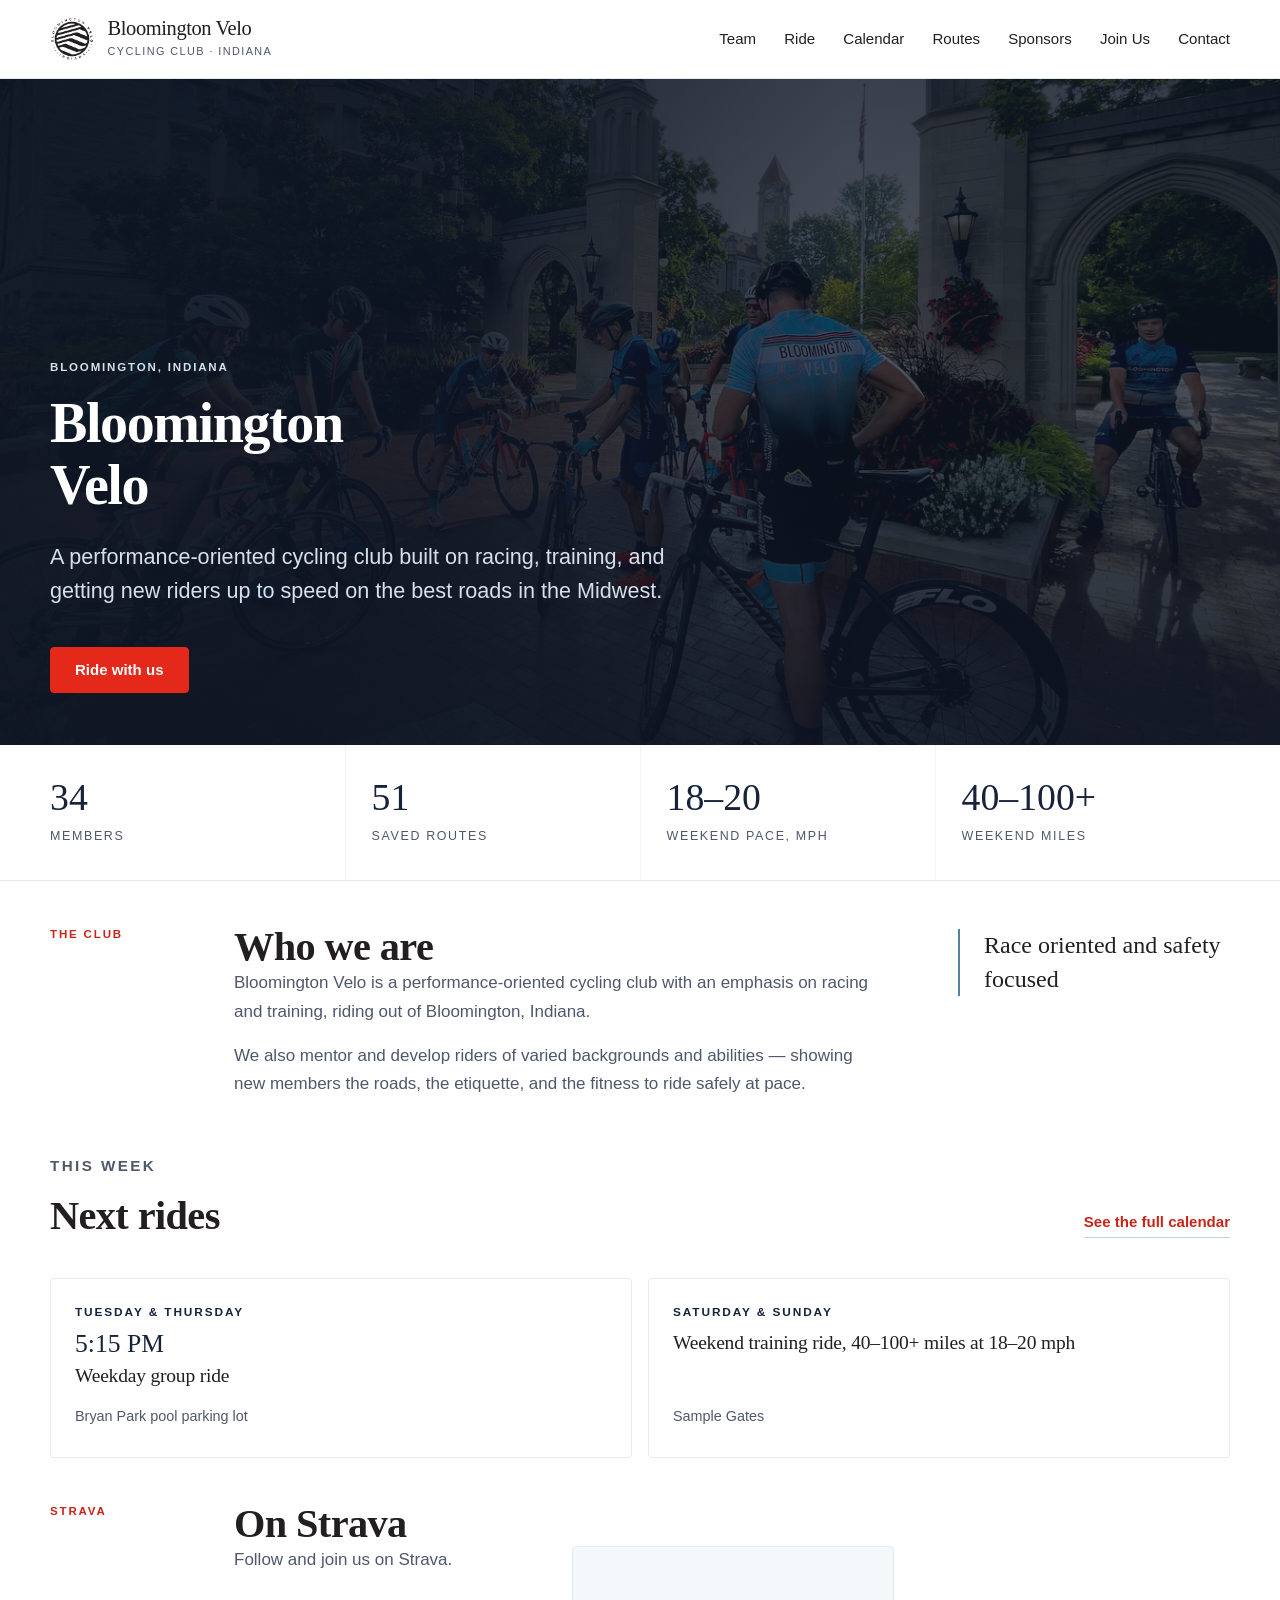
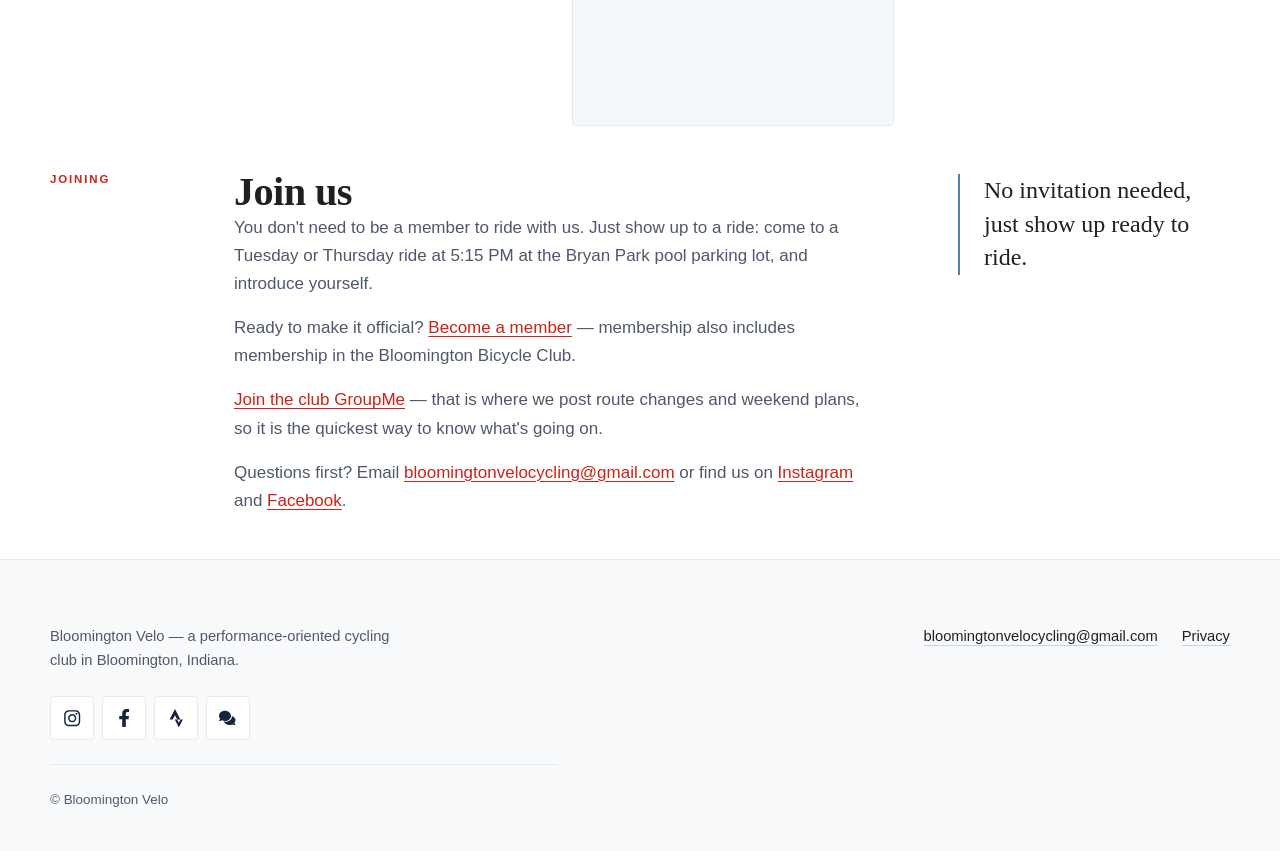
==== commit 50fea679: "another one" ====
--- a/index.html
+++ b/index.html
@@ -139,7 +139,7 @@
       <div class="prose">
         <p>You don't need to be a member to ride with us. Just show up to a ride: come to a Tuesday or Thursday ride at 5:15 PM at the Bryan Park pool parking lot, and introduce yourself.</p>
         <p>Ready to make it official? <a href="/join/">Become a member</a> &mdash; membership also includes membership in the Bloomington Bicycle Club.</p>
-        <p><a href="https://groupme.com/join_group/40394360/clDtjgCN" target="_blank" rel="noopener noreferrer">Join the club GroupMe</a> &mdash; that is where we post pace changes, weather calls and weekend plans, so it is the quickest way to know whether a ride is on.</p>
+        <p><a href="https://groupme.com/join_group/40394360/clDtjgCN" target="_blank" rel="noopener noreferrer">Join the club GroupMe</a> &mdash; that is where we post route changes and weekend plans, so it is the quickest way to know what's going on.</p>
         <p>Questions first? Email <a href="mailto:bloomingtonvelocycling@gmail.com">bloomingtonvelocycling@gmail.com</a> or find us on <a href="https://www.instagram.com/bloomingtonvelo/" target="_blank" rel="noopener noreferrer">Instagram</a> and <a href="https://www.facebook.com/bloomingtonvelo/" target="_blank" rel="noopener noreferrer">Facebook</a>.</p>
       </div>
     </div>
